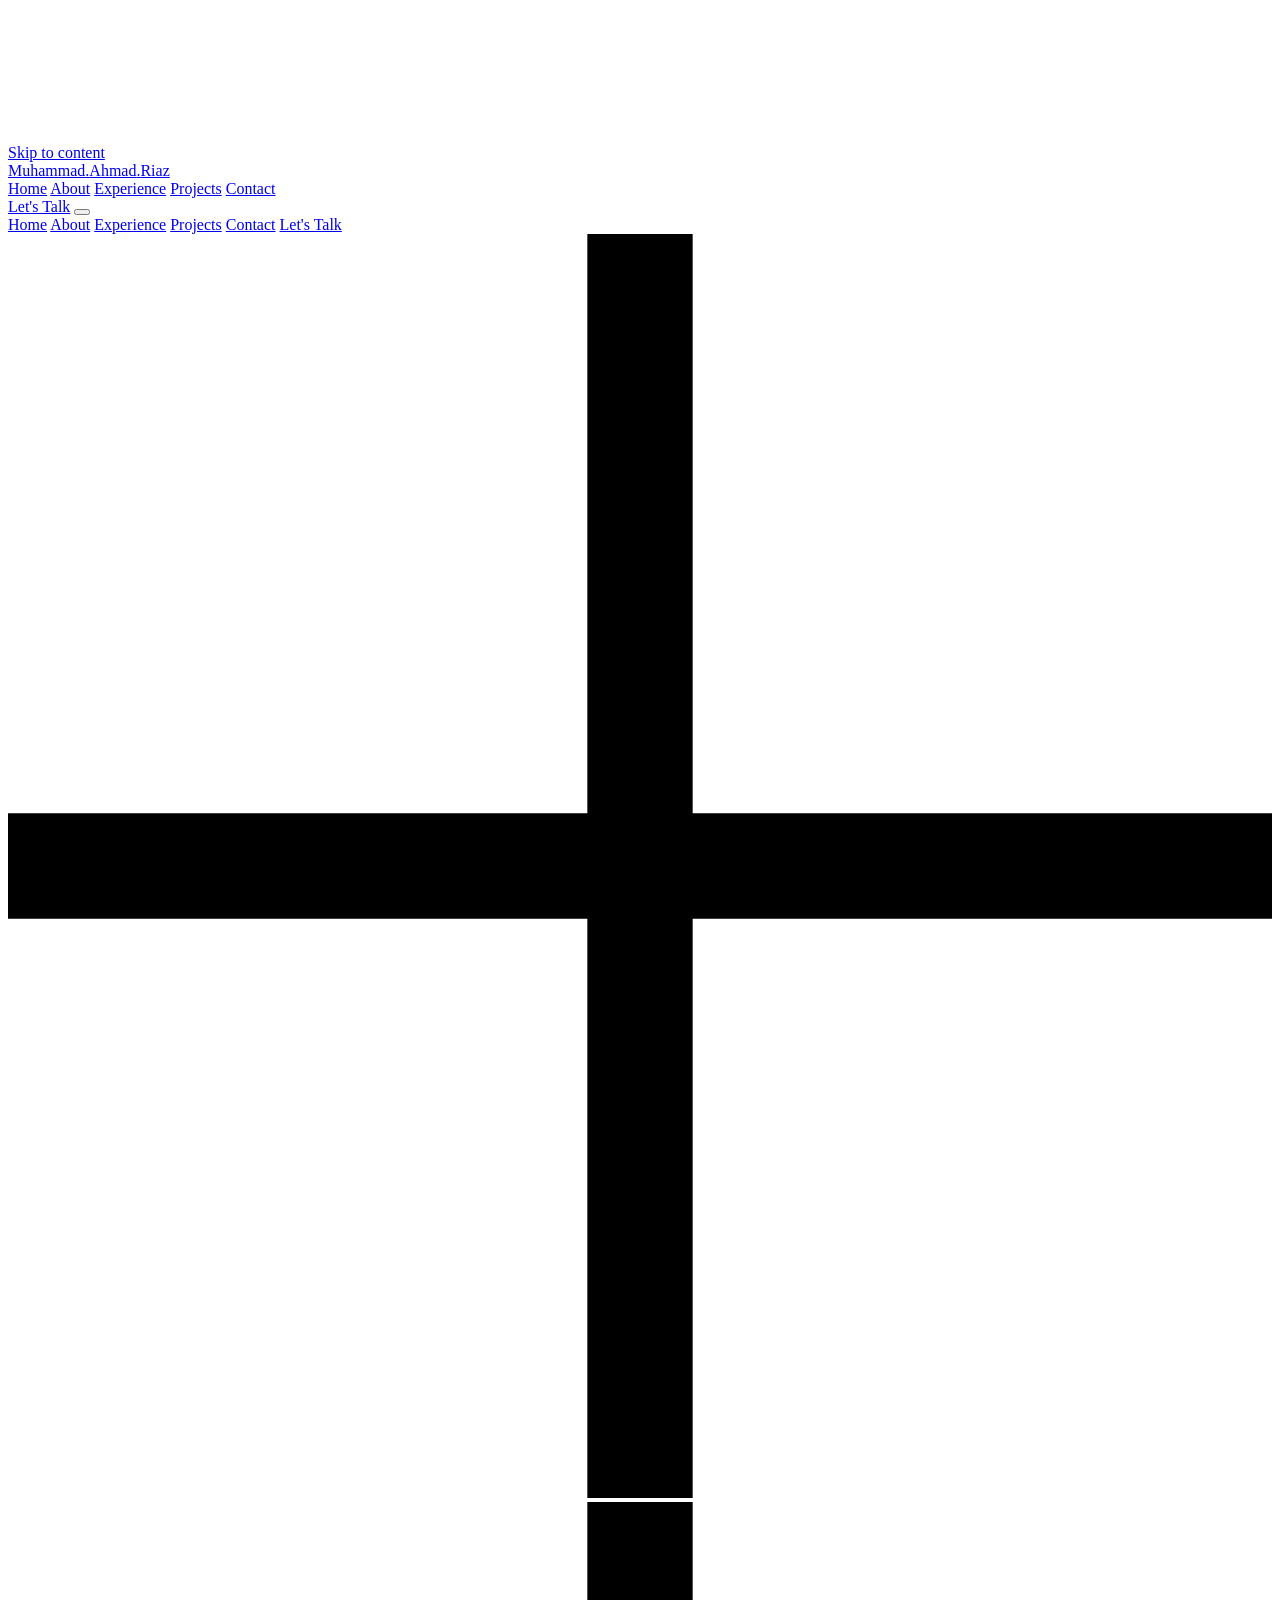
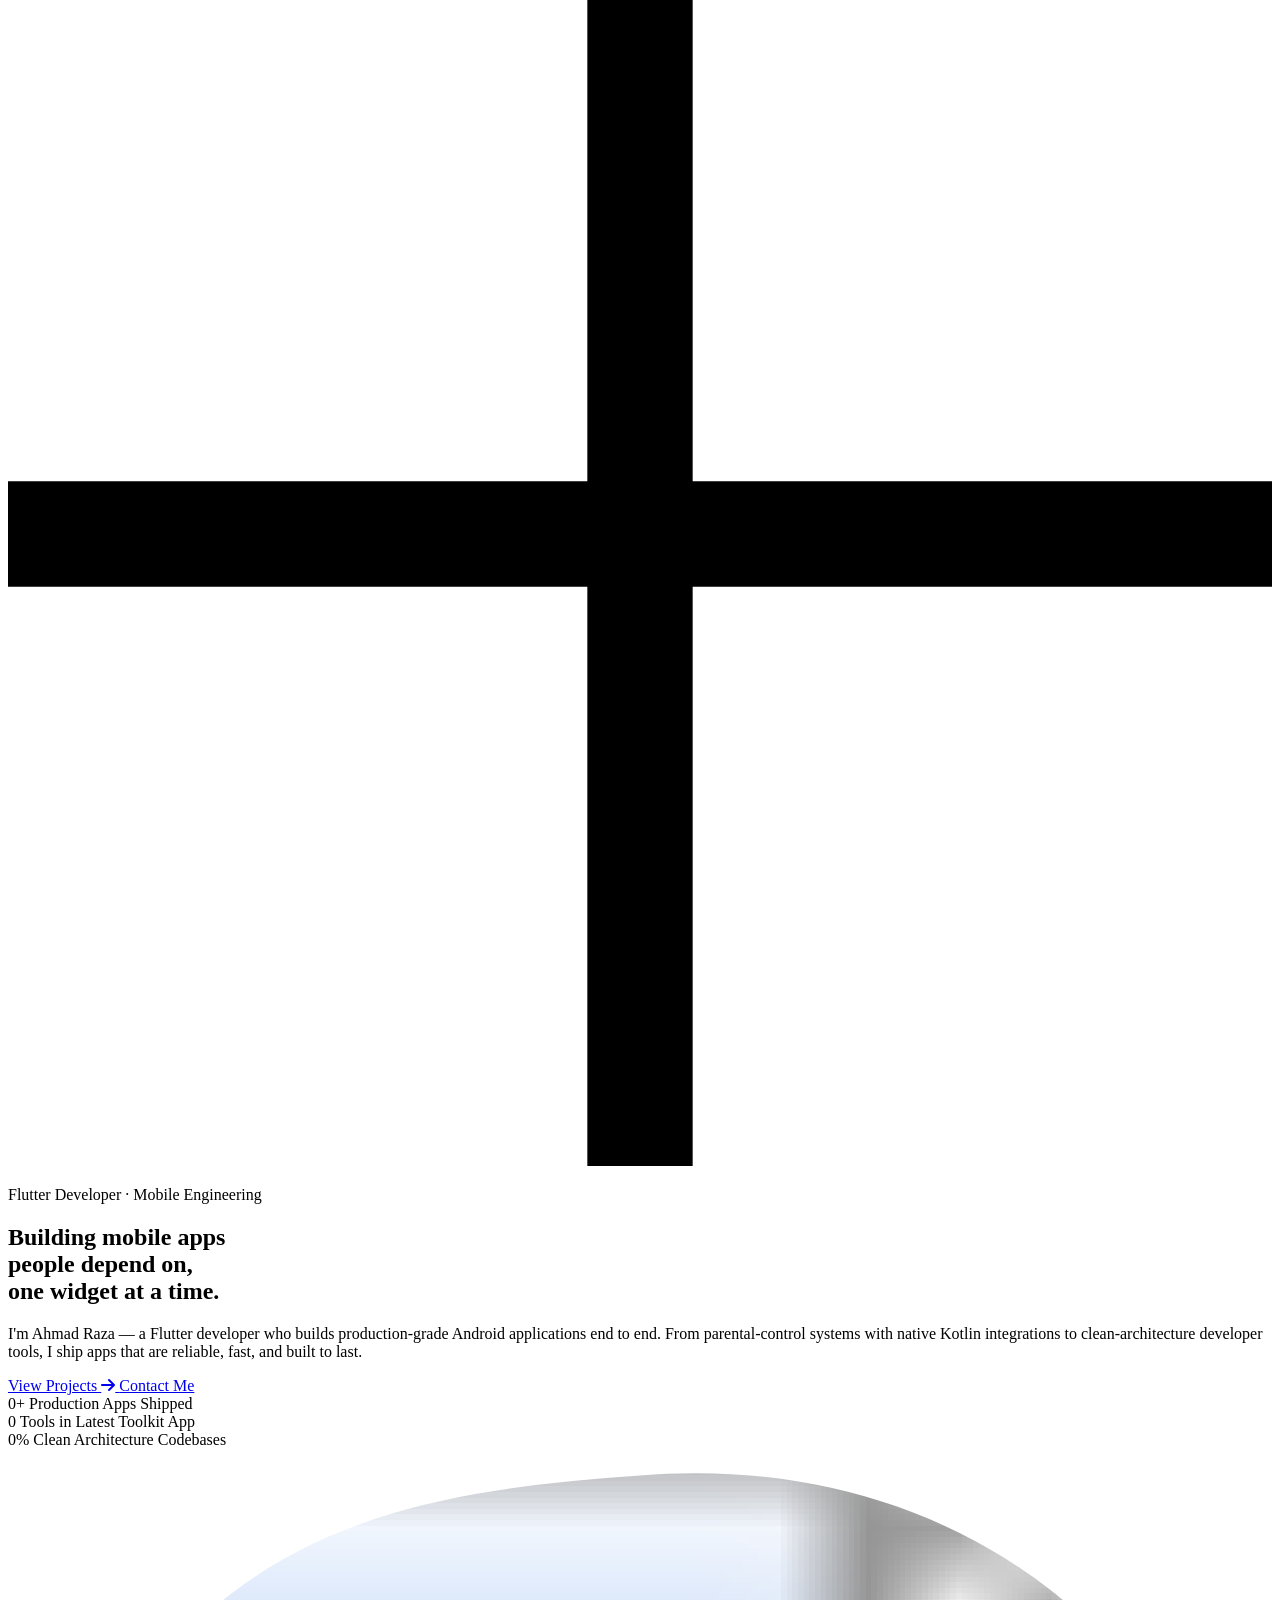
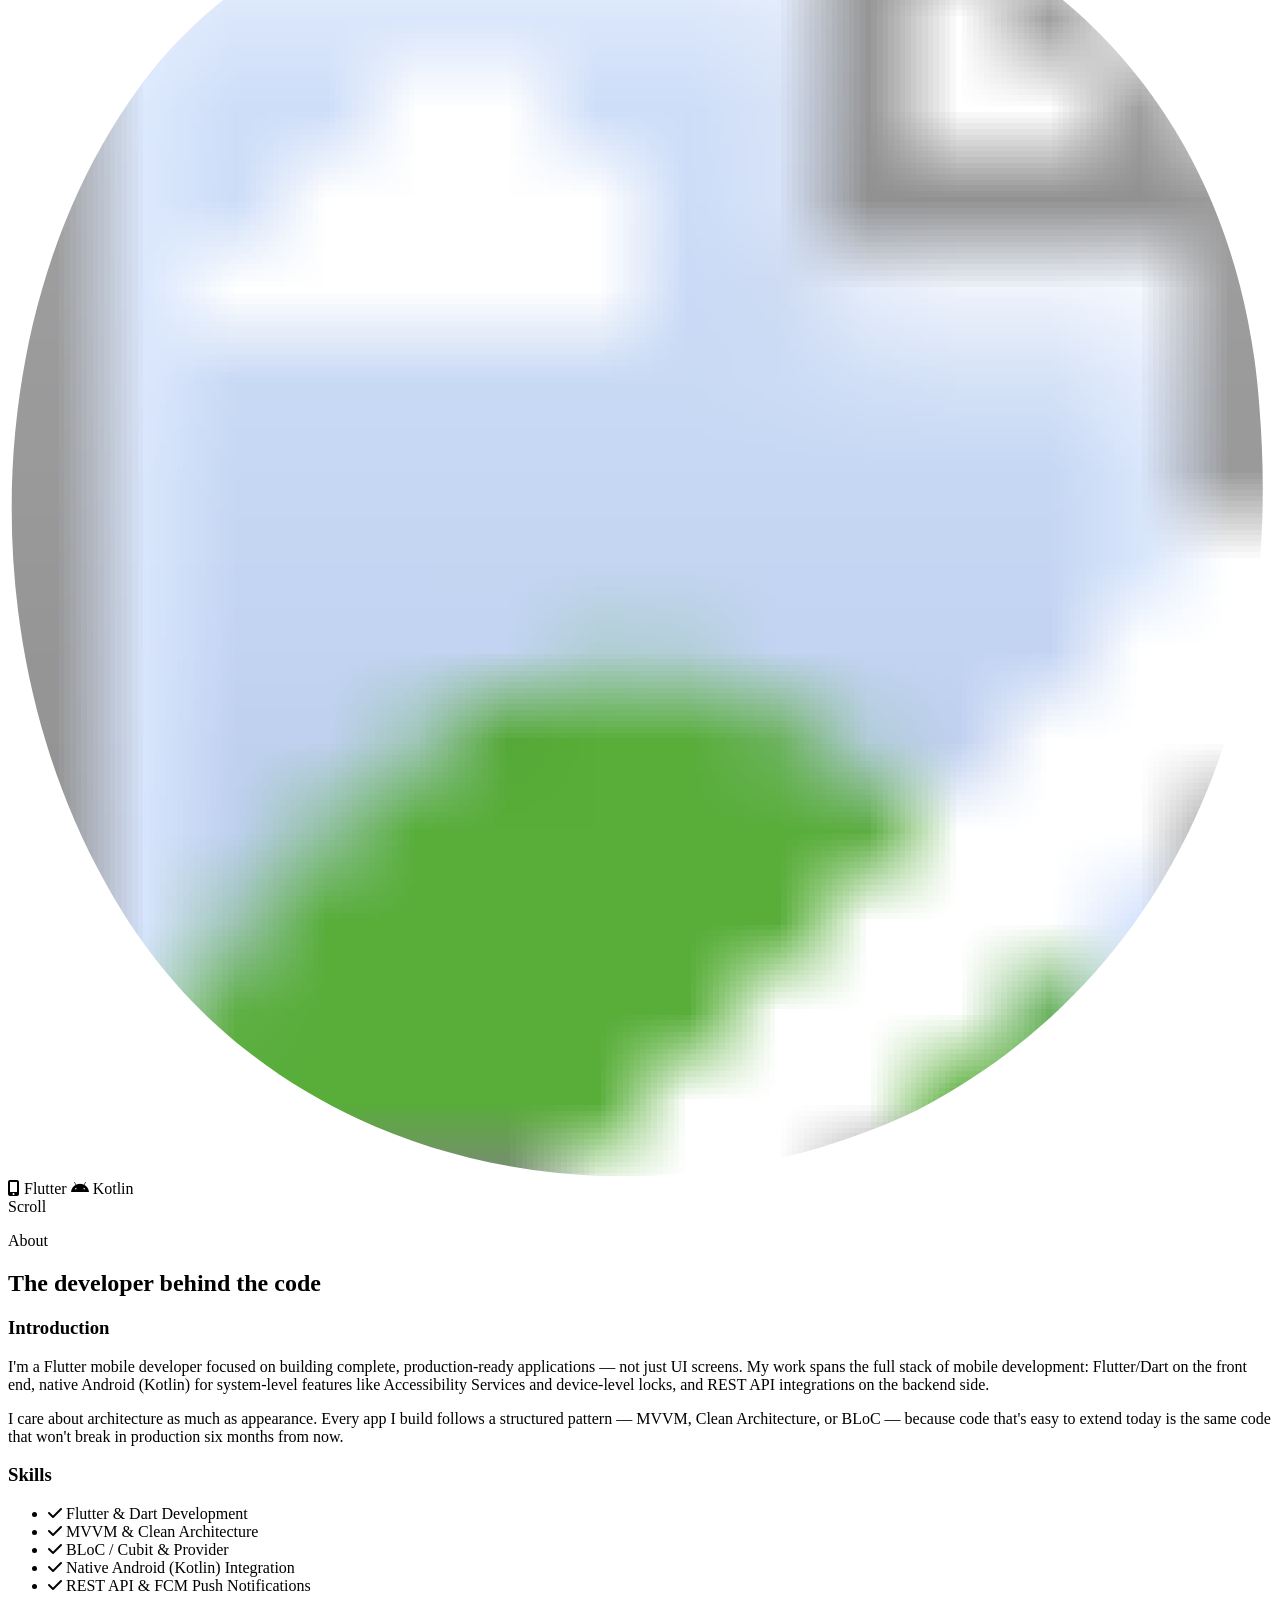
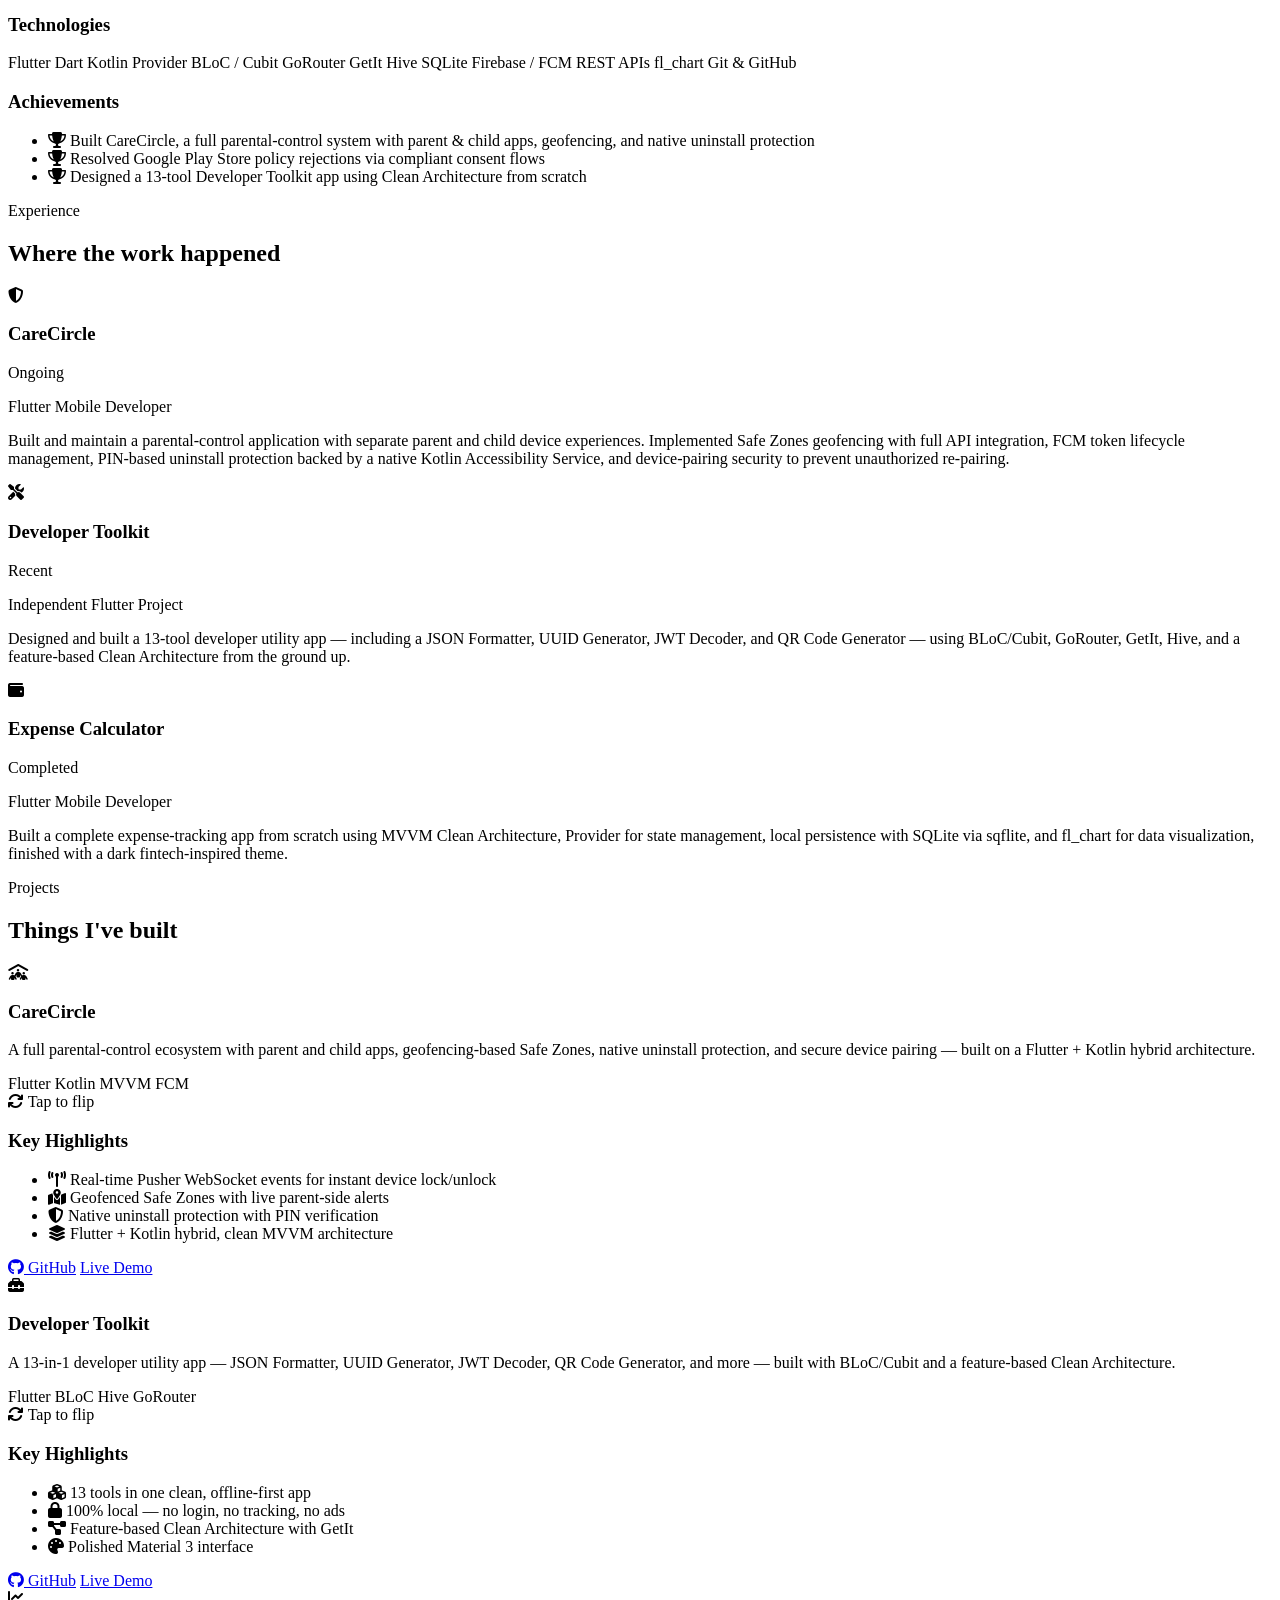
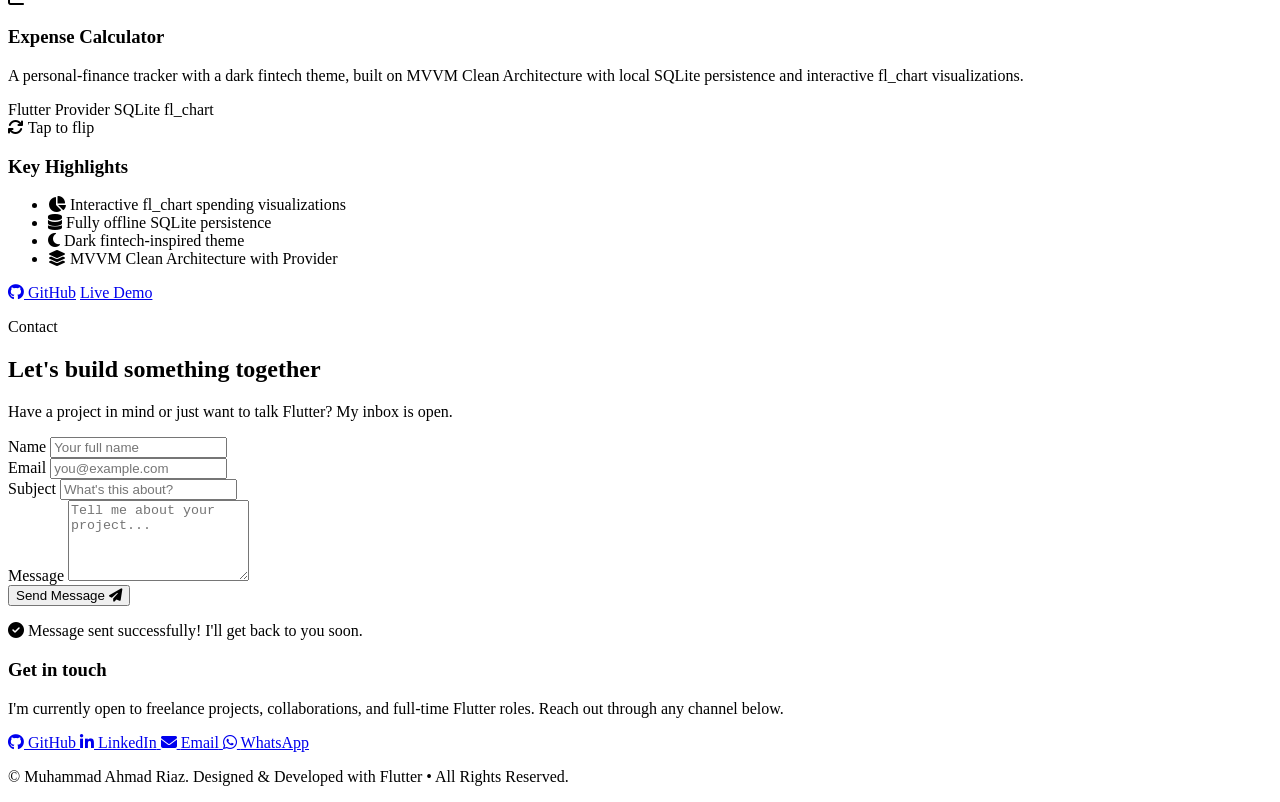
==== index.html @ 874846d2 "5 files html good" ====
<!DOCTYPE html>
<html lang="en">
<head>
<meta charset="UTF-8">
<meta name="viewport" content="width=device-width, initial-scale=1.0">
<title>Ahmad Raza — Flutter & Mobile App Developer</title>
<meta name="description" content="Ahmad Raza is a Flutter developer specializing in mobile applications — building production apps like CareCircle, Expense Calculator, and developer tooling.">

<!-- Favicon -->
<link rel="icon" href="data:,">

<!-- Fonts -->
<link rel="preconnect" href="https://fonts.googleapis.com">
<link rel="preconnect" href="https://fonts.gstatic.com" crossorigin>
<link href="https://fonts.googleapis.com/css2?family=Poppins:wght@300;400;500;600;700;800&family=JetBrains+Mono:wght@400;500&display=swap" rel="stylesheet">

<!-- Icons -->
<link rel="stylesheet" href="https://cdnjs.cloudflare.com/ajax/libs/font-awesome/6.5.1/css/all.min.css">

<link rel="stylesheet" href="css/style.css">
</head>
<body>

<!-- Skip link for accessibility -->
<a href="#home" class="skip-link">Skip to content</a>

<!-- Bubble canvas background -->
<canvas id="bubble-canvas" aria-hidden="true"></canvas>

<!-- ===================== NAVBAR ===================== -->
<header class="navbar" id="navbar">
  <div class="navbar-inner">
    <a href="#home" class="logo">Muhammad<span class="logo-dot">.</span>Ahmad<span class="logo-dot">.</span>Riaz</a>

    <nav class="nav-links" id="nav-links">
      <a href="#home" class="nav-link active" data-section="home">Home</a>
      <a href="#about" class="nav-link" data-section="about">About</a>
      <a href="#experience" class="nav-link" data-section="experience">Experience</a>
      <a href="#projects" class="nav-link" data-section="projects">Projects</a>
      <a href="#contact" class="nav-link" data-section="contact">Contact</a>
    </nav>

    <a href="#contact" class="btn btn-primary btn-small nav-cta">Let's Talk</a>

    <button class="hamburger" id="hamburger" aria-label="Toggle menu" aria-expanded="false" aria-controls="mobile-menu">
      <span></span><span></span><span></span>
    </button>
  </div>

  <!-- Mobile menu -->
  <nav class="mobile-menu" id="mobile-menu">
    <a href="#home" class="mobile-link" data-section="home">Home</a>
    <a href="#about" class="mobile-link" data-section="about">About</a>
    <a href="#experience" class="mobile-link" data-section="experience">Experience</a>
    <a href="#projects" class="mobile-link" data-section="projects">Projects</a>
    <a href="#contact" class="mobile-link" data-section="contact">Contact</a>
    <a href="#contact" class="btn btn-primary mobile-cta">Let's Talk</a>
  </nav>
</header>

<main>

  <!-- ===================== HERO ===================== -->
  <section class="hero" id="home">
    <!-- decorative floating shapes -->
    <div class="hero-deco" aria-hidden="true">
      <span class="deco-dot dot-1"></span>
      <span class="deco-dot dot-2"></span>
      <span class="deco-dot dot-3"></span>
      <span class="deco-ring ring-1"></span>
      <span class="deco-ring ring-2"></span>
      <svg class="deco-plus plus-1" viewBox="0 0 24 24"><path d="M11 0h2v24h-2z M0 11h24v2H0z"/></svg>
      <svg class="deco-plus plus-2" viewBox="0 0 24 24"><path d="M11 0h2v24h-2z M0 11h24v2H0z"/></svg>
    </div>

    <div class="container hero-grid">
      <div class="hero-inner">
        <p class="eyebrow reveal" data-anim="1">Flutter Developer · Mobile Engineering</p>
        <h1 class="hero-title reveal" data-anim="2">
          Building mobile apps<br>
          people <span class="text-accent">depend on</span>, <br>
          one widget at a time.
        </h1>
        <p class="hero-desc reveal" data-anim="3">
          I'm Ahmad Raza — a Flutter developer who builds production-grade Android
          applications end to end. From parental-control systems with native Kotlin integrations
          to clean-architecture developer tools, I ship apps that are reliable, fast, and built to last.
        </p>
        <div class="hero-actions reveal" data-anim="4">
          <a href="#projects" class="btn btn-primary btn-ripple">
            View Projects <i class="fa-solid fa-arrow-right"></i>
          </a>
          <a href="#contact" class="btn btn-outline btn-ripple">
            Contact Me
          </a>
        </div>

        <div class="hero-stats reveal" data-anim="5">
          <div class="stat">
            <span class="stat-num" data-count="3">0</span><span class="stat-suffix">+</span>
            <span class="stat-label">Production Apps Shipped</span>
          </div>
          <div class="stat-divider"></div>
          <div class="stat">
            <span class="stat-num" data-count="13">0</span>
            <span class="stat-label">Tools in Latest Toolkit App</span>
          </div>
          <div class="stat-divider"></div>
          <div class="stat">
            <span class="stat-num" data-count="100">0</span><span class="stat-suffix">%</span>
            <span class="stat-label">Clean Architecture Codebases</span>
          </div>
        </div>
      </div>

      <div class="hero-visual reveal" data-anim="3">
        <div class="blob-wrap" id="hero-blob">
          <div class="blob-tilt" id="blob-tilt">
            <svg class="blob-shape" viewBox="0 0 400 420" xmlns="http://www.w3.org/2000/svg">
              <defs>
                <clipPath id="blobClip" clipPathUnits="objectBoundingBox">
                  <path d="M0.5,0.02 C0.75,0.0 0.97,0.15 0.99,0.42 C1.01,0.65 0.92,0.85 0.72,0.95 C0.5,1.05 0.22,1.0 0.09,0.8 C-0.04,0.6 -0.02,0.32 0.12,0.16 C0.22,0.05 0.35,0.03 0.5,0.02 Z"/>
                </clipPath>
              </defs>
              <image href="assets/ahmad.jpg" width="400" height="420"
                     preserveAspectRatio="xMidYMid slice" clip-path="url(#blobClip)"/>
              <path class="blob-outline" d="M0.5,0.02 C0.75,0.0 0.97,0.15 0.99,0.42 C1.01,0.65 0.92,0.85 0.72,0.95 C0.5,1.05 0.22,1.0 0.09,0.8 C-0.04,0.6 -0.02,0.32 0.12,0.16 C0.22,0.05 0.35,0.03 0.5,0.02 Z"
                    transform="scale(400,420)" fill="none"/>
            </svg>
          </div>

          <span class="blob-badge badge-1"><i class="fa-solid fa-mobile-screen-button"></i> Flutter</span>
          <span class="blob-badge badge-2"><i class="fa-brands fa-android"></i> Kotlin</span>
          <span class="blob-glow"></span>
        </div>
      </div>
    </div>

    <div class="scroll-indicator" aria-hidden="true">
      <span>Scroll</span>
      <div class="scroll-line"></div>
    </div>
  </section>

  <!-- ===================== ABOUT ===================== -->
  <section class="section" id="about">
    <div class="container">
      <p class="section-eyebrow reveal">About</p>
      <h2 class="section-title reveal scroll-zoom">The developer behind the code</h2>

      <div class="about-grid">
        <div class="about-card reveal reveal-scale">
          <h3 class="card-heading"><span class="heading-bar"></span>Introduction</h3>
          <p>
            I'm a Flutter mobile developer focused on building complete, production-ready
            applications — not just UI screens. My work spans the full stack of mobile
            development: Flutter/Dart on the front end, native Android (Kotlin) for
            system-level features like Accessibility Services and device-level locks, and
            REST API integrations on the backend side.
          </p>
          <p>
            I care about architecture as much as appearance. Every app I build follows a
            structured pattern — MVVM, Clean Architecture, or BLoC — because code that's easy
            to extend today is the same code that won't break in production six months from now.
          </p>
        </div>

        <div class="about-side">
          <div class="about-card small reveal reveal-scale">
            <h3 class="card-heading"><span class="heading-bar"></span>Skills</h3>
            <ul class="skill-list">
              <li><i class="fa-solid fa-check"></i> Flutter &amp; Dart Development</li>
              <li><i class="fa-solid fa-check"></i> MVVM &amp; Clean Architecture</li>
              <li><i class="fa-solid fa-check"></i> BLoC / Cubit &amp; Provider</li>
              <li><i class="fa-solid fa-check"></i> Native Android (Kotlin) Integration</li>
              <li><i class="fa-solid fa-check"></i> REST API &amp; FCM Push Notifications</li>
            </ul>
          </div>
        </div>
      </div>

      <div class="about-grid about-grid-bottom">
        <div class="about-card reveal reveal-scale">
          <h3 class="card-heading"><span class="heading-bar"></span>Technologies</h3>
          <div class="tech-tags">
            <span class="tag">Flutter</span>
            <span class="tag">Dart</span>
            <span class="tag">Kotlin</span>
            <span class="tag">Provider</span>
            <span class="tag">BLoC / Cubit</span>
            <span class="tag">GoRouter</span>
            <span class="tag">GetIt</span>
            <span class="tag">Hive</span>
            <span class="tag">SQLite</span>
            <span class="tag">Firebase / FCM</span>
            <span class="tag">REST APIs</span>
            <span class="tag">fl_chart</span>
            <span class="tag">Git &amp; GitHub</span>
          </div>
        </div>

        <div class="about-card reveal reveal-scale">
          <h3 class="card-heading"><span class="heading-bar"></span>Achievements</h3>
          <ul class="achievement-list">
            <li><i class="fa-solid fa-trophy"></i> Built CareCircle, a full parental-control system with parent &amp; child apps, geofencing, and native uninstall protection</li>
            <li><i class="fa-solid fa-trophy"></i> Resolved Google Play Store policy rejections via compliant consent flows</li>
            <li><i class="fa-solid fa-trophy"></i> Designed a 13-tool Developer Toolkit app using Clean Architecture from scratch</li>
          </ul>
        </div>
      </div>
    </div>
  </section>

  <!-- ===================== EXPERIENCE ===================== -->
  <section class="section section-alt" id="experience">
    <div class="container">
      <p class="section-eyebrow reveal">Experience</p>
      <h2 class="section-title reveal scroll-zoom">Where the work happened</h2>

      <div class="timeline">

        <div class="timeline-item reveal reveal-left">
          <div class="timeline-dot"><i class="fa-solid fa-shield-halved"></i></div>
          <div class="timeline-card">
            <div class="timeline-card-head">
              <h3>CareCircle</h3>
              <span class="timeline-duration">Ongoing</span>
            </div>
            <p class="timeline-role">Flutter Mobile Developer</p>
            <p class="timeline-desc">
              Built and maintain a parental-control application with separate parent and
              child device experiences. Implemented Safe Zones geofencing with full API
              integration, FCM token lifecycle management, PIN-based uninstall protection
              backed by a native Kotlin Accessibility Service, and device-pairing security
              to prevent unauthorized re-pairing.
            </p>
          </div>
        </div>

        <div class="timeline-item reveal reveal-right">
          <div class="timeline-dot"><i class="fa-solid fa-screwdriver-wrench"></i></div>
          <div class="timeline-card">
            <div class="timeline-card-head">
              <h3>Developer Toolkit</h3>
              <span class="timeline-duration">Recent</span>
            </div>
            <p class="timeline-role">Independent Flutter Project</p>
            <p class="timeline-desc">
              Designed and built a 13-tool developer utility app — including a JSON Formatter,
              UUID Generator, JWT Decoder, and QR Code Generator — using BLoC/Cubit,
              GoRouter, GetIt, Hive, and a feature-based Clean Architecture from the ground up.
            </p>
          </div>
        </div>

        <div class="timeline-item reveal reveal-left">
          <div class="timeline-dot"><i class="fa-solid fa-wallet"></i></div>
          <div class="timeline-card">
            <div class="timeline-card-head">
              <h3>Expense Calculator</h3>
              <span class="timeline-duration">Completed</span>
            </div>
            <p class="timeline-role">Flutter Mobile Developer</p>
            <p class="timeline-desc">
              Built a complete expense-tracking app from scratch using MVVM Clean Architecture,
              Provider for state management, local persistence with SQLite via sqflite, and
              fl_chart for data visualization, finished with a dark fintech-inspired theme.
            </p>
          </div>
        </div>

      </div>
    </div>
  </section>

  <!-- ===================== PROJECTS ===================== -->
  <section class="section" id="projects">
    <div class="container">
      <p class="section-eyebrow reveal">Projects</p>
      <h2 class="section-title reveal scroll-zoom">Things I've built</h2>

      <div class="projects-grid">

        <article class="project-card reveal reveal-scale">
          <div class="card-flip" tabindex="0" role="button" aria-label="Flip CareCircle card for more details">
            <div class="card-face card-face-front">
              <div class="project-image">
                <i class="fa-solid fa-people-roof"></i>
              </div>
              <div class="project-body">
                <h3>CareCircle</h3>
                <p>
                  A full parental-control ecosystem with parent and child apps, geofencing-based
                  Safe Zones, native uninstall protection, and secure device pairing — built on a
                  Flutter + Kotlin hybrid architecture.
                </p>
                <div class="tech-tags small">
                  <span class="tag">Flutter</span>
                  <span class="tag">Kotlin</span>
                  <span class="tag">MVVM</span>
                  <span class="tag">FCM</span>
                </div>
                <span class="flip-hint"><i class="fa-solid fa-arrows-rotate"></i> Tap to flip</span>
              </div>
            </div>
            <div class="card-face card-face-back">
              <div class="project-body back-body">
                <h3>Key Highlights</h3>
                <ul class="highlight-list">
                  <li><i class="fa-solid fa-tower-broadcast"></i> Real-time Pusher WebSocket events for instant device lock/unlock</li>
                  <li><i class="fa-solid fa-map-location-dot"></i> Geofenced Safe Zones with live parent-side alerts</li>
                  <li><i class="fa-solid fa-shield-halved"></i> Native uninstall protection with PIN verification</li>
                  <li><i class="fa-solid fa-layer-group"></i> Flutter + Kotlin hybrid, clean MVVM architecture</li>
                </ul>
                <div class="project-actions">
                  <a href="#" class="btn btn-outline btn-small"><i class="fa-brands fa-github"></i> GitHub</a>
                  <a href="#" class="btn btn-primary btn-small">Live Demo</a>
                </div>
              </div>
            </div>
          </div>
        </article>

        <article class="project-card reveal reveal-scale">
          <div class="card-flip" tabindex="0" role="button" aria-label="Flip Developer Toolkit card for more details">
            <div class="card-face card-face-front">
              <div class="project-image">
                <i class="fa-solid fa-toolbox"></i>
              </div>
              <div class="project-body">
                <h3>Developer Toolkit</h3>
                <p>
                  A 13-in-1 developer utility app — JSON Formatter, UUID Generator, JWT Decoder,
                  QR Code Generator, and more — built with BLoC/Cubit and a feature-based Clean
                  Architecture.
                </p>
                <div class="tech-tags small">
                  <span class="tag">Flutter</span>
                  <span class="tag">BLoC</span>
                  <span class="tag">Hive</span>
                  <span class="tag">GoRouter</span>
                </div>
                <span class="flip-hint"><i class="fa-solid fa-arrows-rotate"></i> Tap to flip</span>
              </div>
            </div>
            <div class="card-face card-face-back">
              <div class="project-body back-body">
                <h3>Key Highlights</h3>
                <ul class="highlight-list">
                  <li><i class="fa-solid fa-cubes"></i> 13 tools in one clean, offline-first app</li>
                  <li><i class="fa-solid fa-lock"></i> 100% local — no login, no tracking, no ads</li>
                  <li><i class="fa-solid fa-diagram-project"></i> Feature-based Clean Architecture with GetIt</li>
                  <li><i class="fa-solid fa-palette"></i> Polished Material 3 interface</li>
                </ul>
                <div class="project-actions">
                  <a href="#" class="btn btn-outline btn-small"><i class="fa-brands fa-github"></i> GitHub</a>
                  <a href="#" class="btn btn-primary btn-small">Live Demo</a>
                </div>
              </div>
            </div>
          </div>
        </article>

        <article class="project-card reveal reveal-scale">
          <div class="card-flip" tabindex="0" role="button" aria-label="Flip Expense Calculator card for more details">
            <div class="card-face card-face-front">
              <div class="project-image">
                <i class="fa-solid fa-chart-line"></i>
              </div>
              <div class="project-body">
                <h3>Expense Calculator</h3>
                <p>
                  A personal-finance tracker with a dark fintech theme, built on MVVM Clean
                  Architecture with local SQLite persistence and interactive fl_chart visualizations.
                </p>
                <div class="tech-tags small">
                  <span class="tag">Flutter</span>
                  <span class="tag">Provider</span>
                  <span class="tag">SQLite</span>
                  <span class="tag">fl_chart</span>
                </div>
                <span class="flip-hint"><i class="fa-solid fa-arrows-rotate"></i> Tap to flip</span>
              </div>
            </div>
            <div class="card-face card-face-back">
              <div class="project-body back-body">
                <h3>Key Highlights</h3>
                <ul class="highlight-list">
                  <li><i class="fa-solid fa-chart-pie"></i> Interactive fl_chart spending visualizations</li>
                  <li><i class="fa-solid fa-database"></i> Fully offline SQLite persistence</li>
                  <li><i class="fa-solid fa-moon"></i> Dark fintech-inspired theme</li>
                  <li><i class="fa-solid fa-layer-group"></i> MVVM Clean Architecture with Provider</li>
                </ul>
                <div class="project-actions">
                  <a href="#" class="btn btn-outline btn-small"><i class="fa-brands fa-github"></i> GitHub</a>
                  <a href="#" class="btn btn-primary btn-small">Live Demo</a>
                </div>
              </div>
            </div>
          </div>
        </article>

      </div>
    </div>
  </section>

  <!-- ===================== CONTACT ===================== -->
  <section class="section section-alt" id="contact">
    <div class="container">
      <p class="section-eyebrow reveal">Contact</p>
      <h2 class="section-title reveal scroll-zoom">Let's build something together</h2>
      <p class="section-sub reveal">Have a project in mind or just want to talk Flutter? My inbox is open.</p>

      <div class="contact-grid">

        <form class="contact-form reveal" id="contact-form" novalidate>
          <div class="form-row">
            <div class="form-group">
              <label for="name">Name</label>
              <input type="text" id="name" name="name" placeholder="Your full name" required>
              <span class="error-msg" id="name-error"></span>
            </div>
            <div class="form-group">
              <label for="email">Email</label>
              <input type="email" id="email" name="email" placeholder="you@example.com" required>
              <span class="error-msg" id="email-error"></span>
            </div>
          </div>

          <div class="form-group">
            <label for="subject">Subject</label>
            <input type="text" id="subject" name="subject" placeholder="What's this about?" required>
            <span class="error-msg" id="subject-error"></span>
          </div>

          <div class="form-group">
            <label for="message">Message</label>
            <textarea id="message" name="message" rows="5" placeholder="Tell me about your project..." required></textarea>
            <span class="error-msg" id="message-error"></span>
          </div>

          <button type="submit" class="btn btn-primary btn-ripple btn-full">
            Send Message <i class="fa-solid fa-paper-plane"></i>
          </button>

          <p class="form-success" id="form-success" role="status">
            <i class="fa-solid fa-circle-check"></i> Message sent successfully! I'll get back to you soon.
          </p>
        </form>

        <div class="contact-side reveal">
          <div class="contact-info-card">
            <h3 class="card-heading"><span class="heading-bar"></span>Get in touch</h3>
            <p>I'm currently open to freelance projects, collaborations, and full-time Flutter roles. Reach out through any channel below.</p>

            <div class="social-links">
              <a href="#" class="social-link" aria-label="GitHub">
                <i class="fa-brands fa-github"></i> <span>GitHub</span>
              </a>
              <a href="#" class="social-link" aria-label="LinkedIn">
                <i class="fa-brands fa-linkedin-in"></i> <span>LinkedIn</span>
              </a>
              <a href="mailto:ahmad@example.com" class="social-link" aria-label="Email">
                <i class="fa-solid fa-envelope"></i> <span>Email</span>
              </a>
              <a href="https://wa.me/000000000000" class="social-link" aria-label="WhatsApp">
                <i class="fa-brands fa-whatsapp"></i> <span>WhatsApp</span>
              </a>
            </div>
          </div>
        </div>

      </div>
    </div>
  </section>

</main>

<footer class="footer">
  <div class="container footer-inner">
    <p>
      © <span id="year"></span> Muhammad Ahmad Riaz.
      Designed & Developed with Flutter • All Rights Reserved.
    </p>
  </div>
</footer>

<script src="js/main.js"></script>
<script src="js/bubbles.js"></script>
</body>
</html>
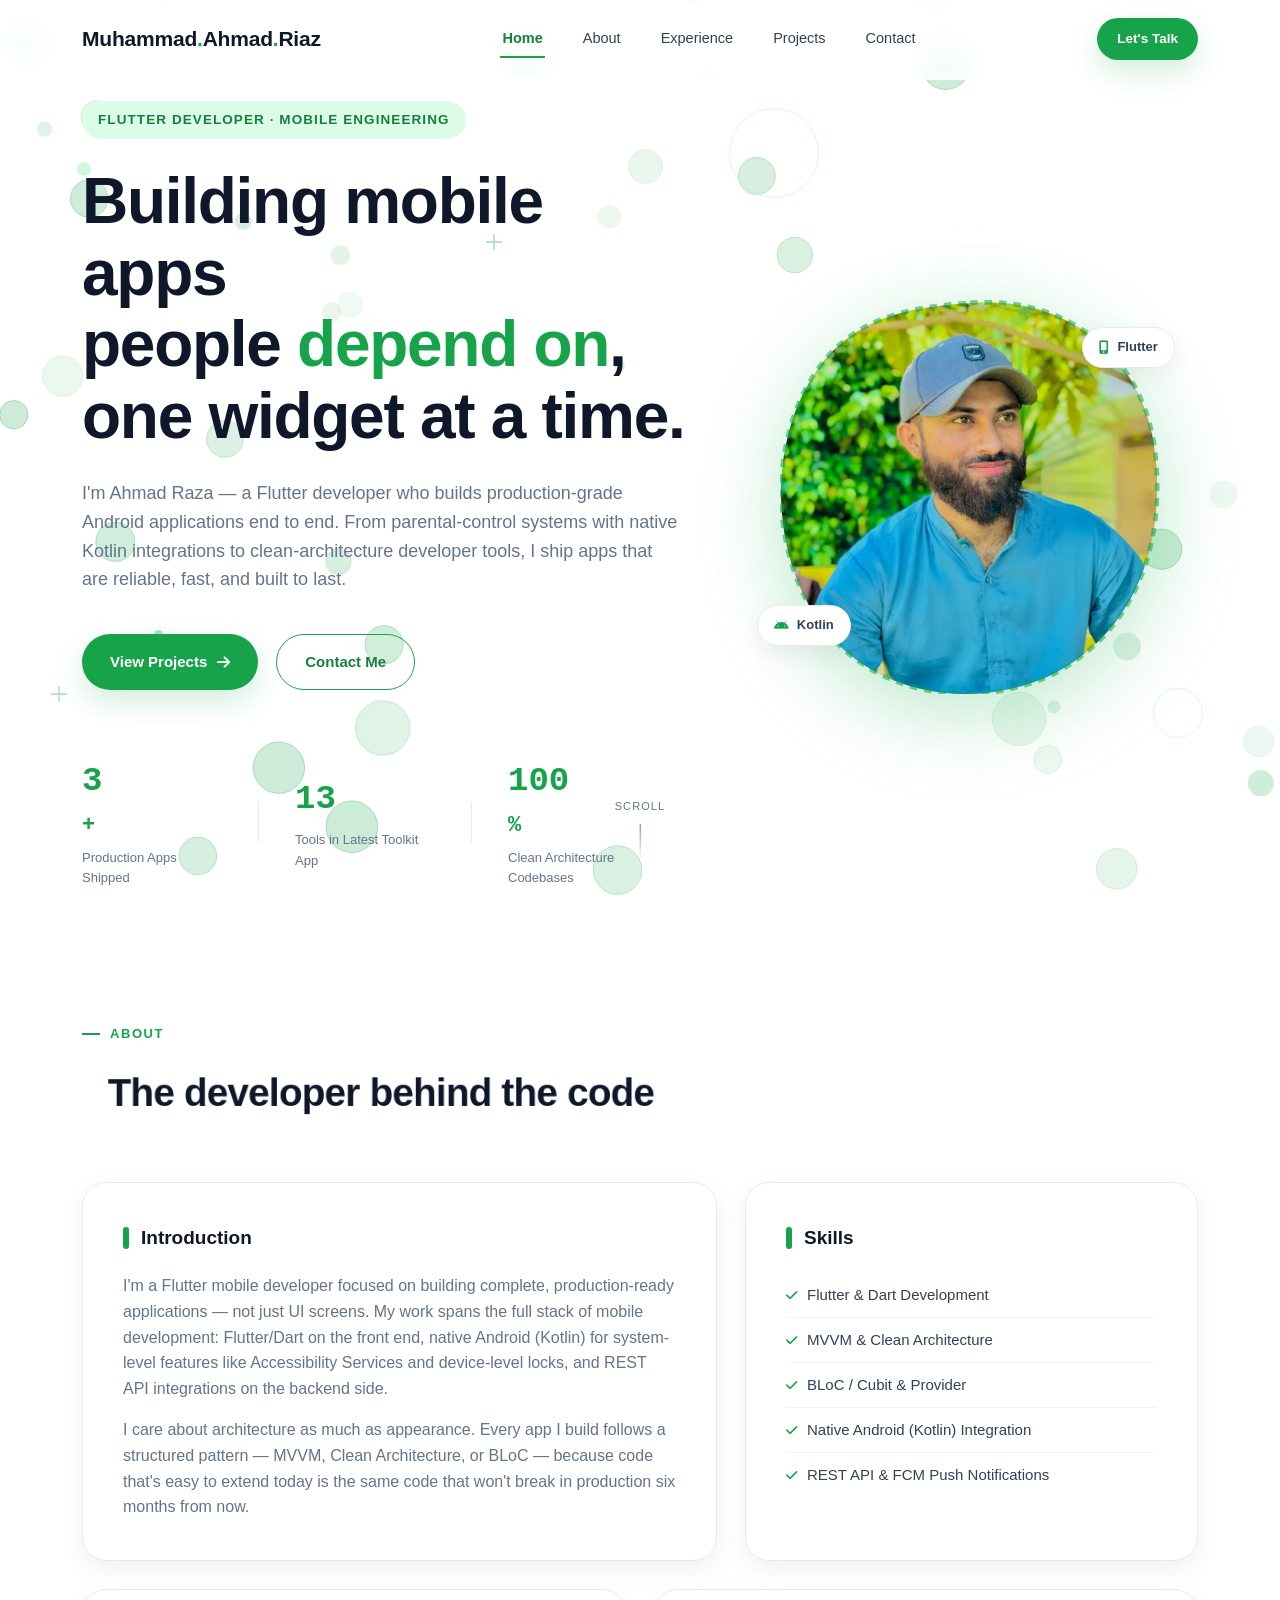
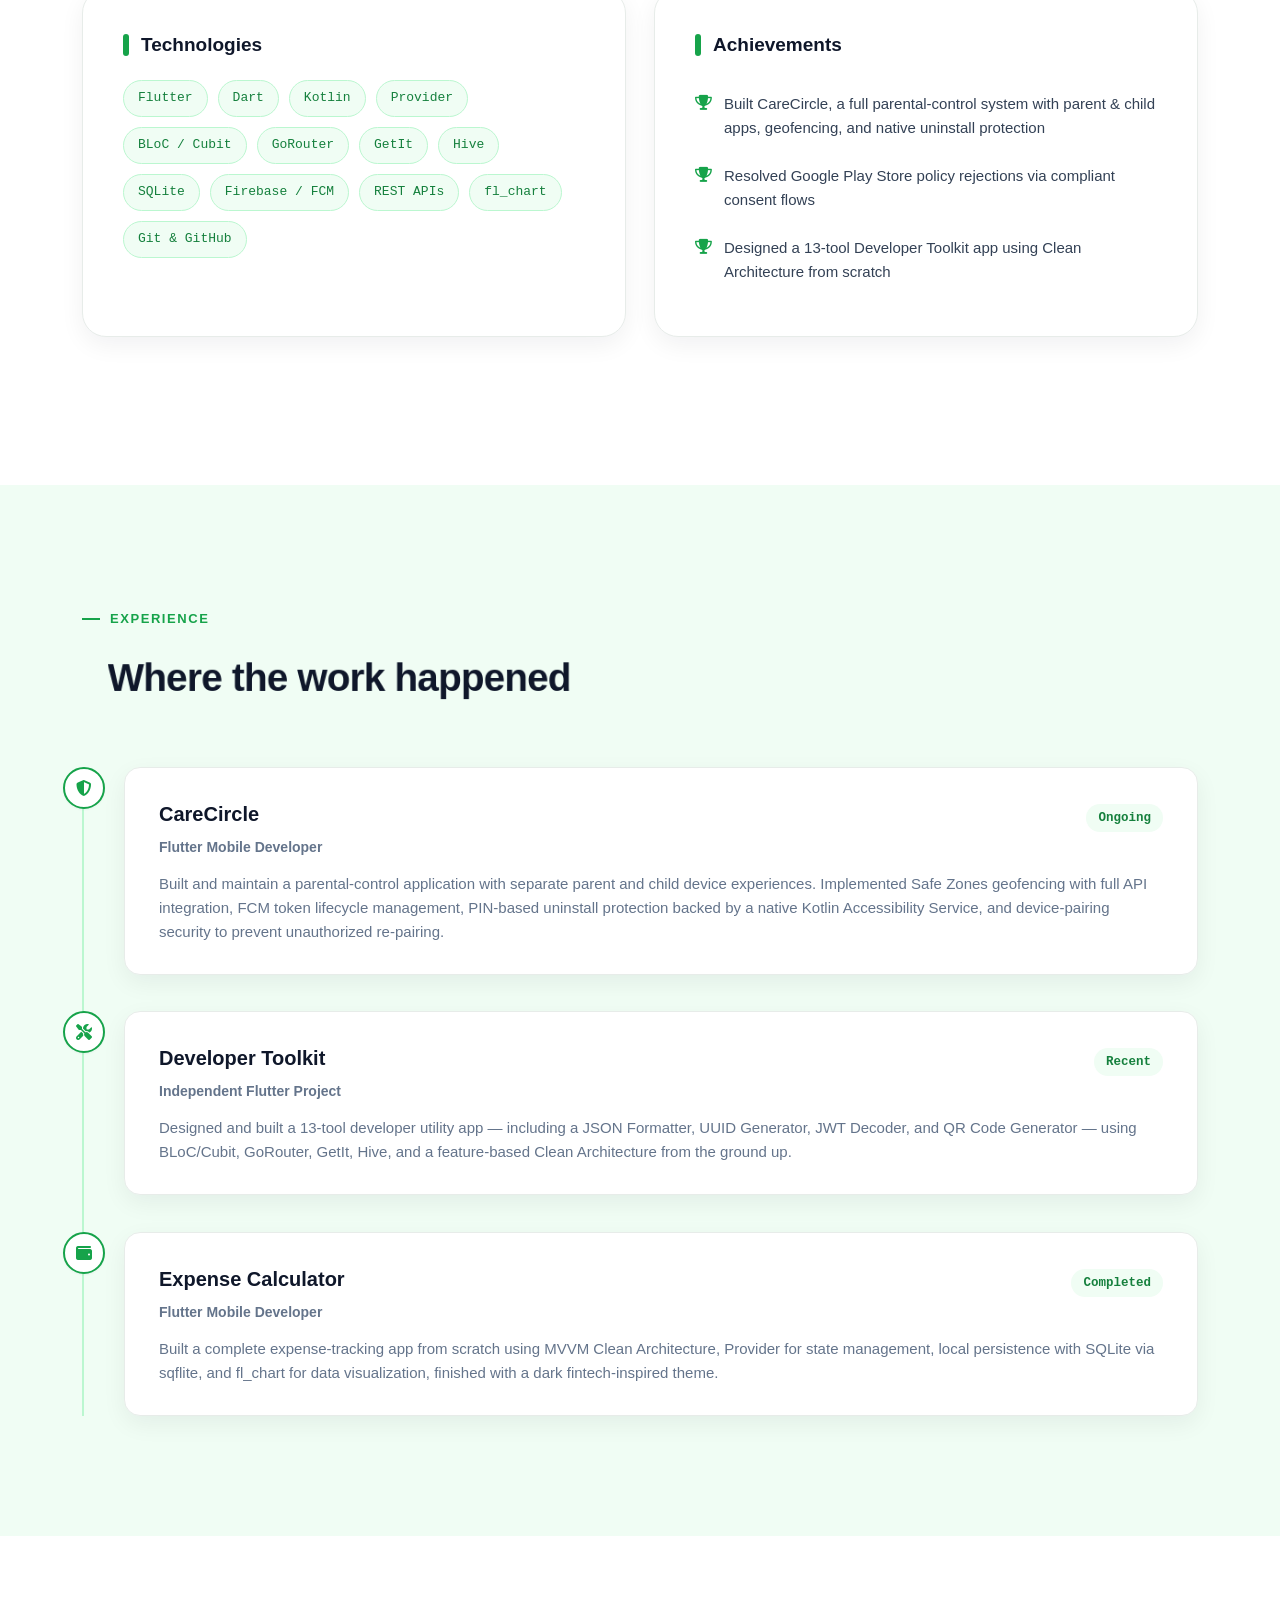
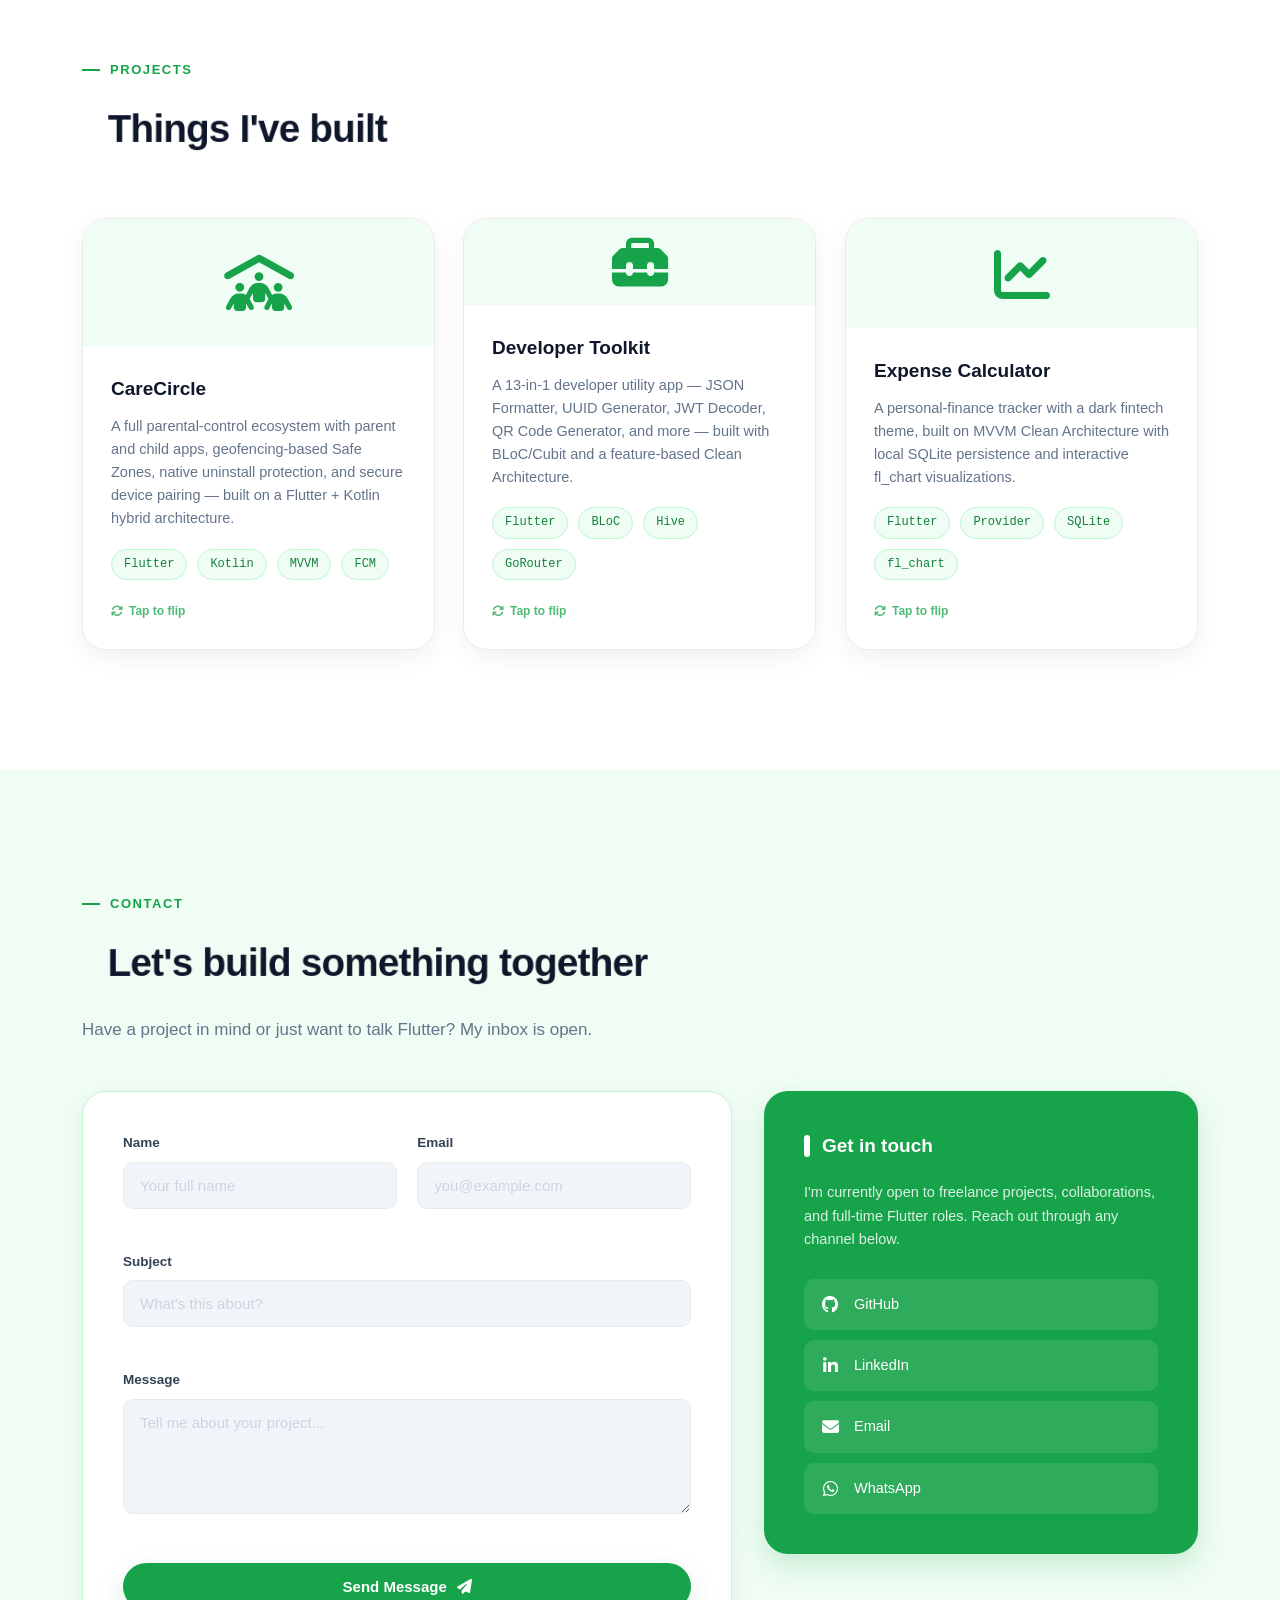
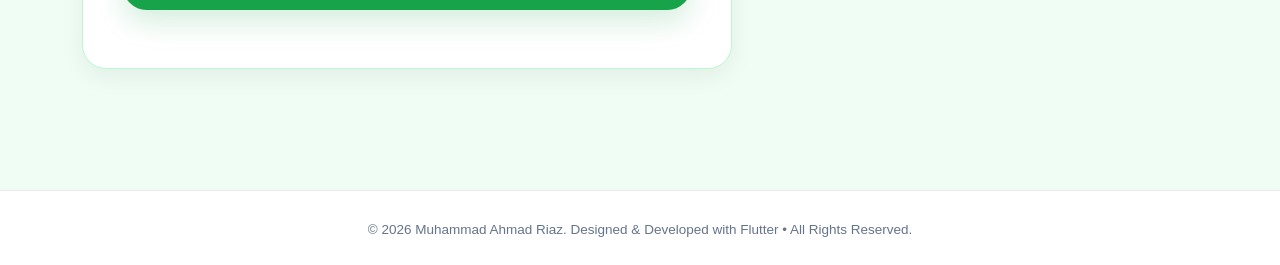
==== commit 7edac213: "Update index.html add new spcae" ====
--- a/index.html
+++ b/index.html
@@ -476,6 +476,7 @@
 
 </main>
 
+  
 <footer class="footer">
   <div class="container footer-inner">
     <p>
--- a/css/style.css
+++ b/css/style.css
@@ -0,0 +1,1171 @@
+/* ===================================================================
+   DESIGN TOKENS
+=================================================================== */
+:root{
+  --green-50:  #f0fdf4;
+  --green-100: #dcfce7;
+  --green-200: #bbf7d0;
+  --green-600: #16A34A;
+  --green-700: #15803d;
+  --green-900: #14532d;
+
+  --white: #FFFFFF;
+  --ink-900: #0f172a;
+  --ink-700: #334155;
+  --ink-500: #64748b;
+  --ink-300: #cbd5e1;
+  --ink-100: #f1f5f9;
+
+  --border: #e7ece9;
+  --shadow-sm: 0 1px 2px rgba(15, 23, 42, 0.04);
+  --shadow-md: 0 8px 24px rgba(15, 23, 42, 0.06);
+  --shadow-lg: 0 24px 48px rgba(15, 23, 42, 0.10);
+  --shadow-green: 0 12px 28px rgba(22, 163, 74, 0.18);
+
+  --radius-sm: 10px;
+  --radius-md: 16px;
+  --radius-lg: 24px;
+
+  --font-display: 'Poppins', sans-serif;
+  --font-mono: 'JetBrains Mono', monospace;
+
+  --ease: cubic-bezier(0.22, 1, 0.36, 1);
+  --container: 1180px;
+}
+
+/* ===================================================================
+   RESET
+=================================================================== */
+*, *::before, *::after{ box-sizing: border-box; }
+
+html{ scroll-behavior: smooth; }
+
+body{
+  margin: 0;
+  background: var(--white);
+  color: var(--ink-900);
+  font-family: var(--font-display);
+  font-weight: 400;
+  line-height: 1.6;
+  -webkit-font-smoothing: antialiased;
+  overflow-x: hidden;
+}
+
+img{ max-width: 100%; display: block; }
+ul{ margin: 0; padding: 0; list-style: none; }
+a{ text-decoration: none; color: inherit; }
+button{ font-family: inherit; cursor: pointer; }
+input, textarea{ font-family: inherit; }
+
+h1, h2, h3, h4{ margin: 0; font-weight: 700; }
+p{ margin: 0; }
+
+.skip-link{
+  position: absolute;
+  left: -999px;
+  top: 0;
+  background: var(--green-600);
+  color: var(--white);
+  padding: 10px 16px;
+  z-index: 999;
+}
+.skip-link:focus{ left: 10px; top: 10px; border-radius: 8px; }
+
+:focus-visible{
+  outline: 2px solid var(--green-600);
+  outline-offset: 3px;
+  border-radius: 4px;
+}
+
+@media (prefers-reduced-motion: reduce){
+  *{ animation-duration: 0.001ms !important; animation-iteration-count: 1 !important; transition-duration: 0.001ms !important; scroll-behavior: auto !important; }
+}
+
+/* ===================================================================
+   LAYOUT HELPERS
+=================================================================== */
+.container{
+  max-width: var(--container);
+  margin: 0 auto;
+  padding: 0 32px;
+}
+
+.section{ padding: 120px 0; position: relative; }
+.section-alt{ background: var(--green-50); }
+
+.text-accent{ color: var(--green-600); }
+
+.section-eyebrow{
+  display: inline-block;
+  font-size: 13px;
+  font-weight: 600;
+  letter-spacing: 0.12em;
+  text-transform: uppercase;
+  color: var(--green-600);
+  margin-bottom: 14px;
+  position: relative;
+  padding-left: 28px;
+}
+.section-eyebrow::before{
+  content: "";
+  position: absolute;
+  left: 0;
+  top: 50%;
+  transform: translateY(-50%);
+  width: 18px;
+  height: 2px;
+  background: var(--green-600);
+}
+
+.section-title{
+  font-size: clamp(28px, 4vw, 42px);
+  letter-spacing: -0.02em;
+  margin-bottom: 56px;
+  max-width: 640px;
+}
+
+.section-sub{
+  font-size: 17px;
+  color: var(--ink-500);
+  margin-top: -36px;
+  margin-bottom: 48px;
+  max-width: 520px;
+}
+
+/* ===================================================================
+   BUBBLE CANVAS
+=================================================================== */
+#bubble-canvas{
+  position: fixed;
+  inset: 0;
+  width: 100%;
+  height: 100%;
+  z-index: 0;
+  pointer-events: none;
+}
+
+/* ===================================================================
+   BUTTONS
+=================================================================== */
+.btn{
+  display: inline-flex;
+  align-items: center;
+  justify-content: center;
+  gap: 10px;
+  font-size: 15px;
+  font-weight: 600;
+  padding: 15px 28px;
+  border-radius: 100px;
+  border: none;
+  transition: transform 0.35s var(--ease), box-shadow 0.35s var(--ease), background 0.25s ease, color 0.25s ease;
+  position: relative;
+  overflow: hidden;
+  isolation: isolate;
+  white-space: nowrap;
+}
+
+.btn-primary{
+  background: var(--green-600);
+  color: var(--white);
+  box-shadow: var(--shadow-green);
+}
+.btn-primary:hover{
+  transform: translateY(-3px) scale(1.02);
+  box-shadow: 0 18px 34px rgba(22, 163, 74, 0.26);
+}
+.btn-primary:active{ transform: translateY(-1px) scale(0.99); }
+
+.btn-outline{
+  background: transparent;
+  color: var(--green-700);
+  border: 1.5px solid var(--green-600);
+}
+.btn-outline:hover{
+  background: var(--green-50);
+  transform: translateY(-3px) scale(1.02);
+}
+
+.btn-small{ padding: 10px 20px; font-size: 13.5px; }
+.btn-full{ width: 100%; }
+
+/* ripple */
+.btn-ripple .ripple{
+  position: absolute;
+  border-radius: 50%;
+  background: rgba(255,255,255,0.55);
+  transform: scale(0);
+  animation: ripple-anim 0.6s ease-out;
+  pointer-events: none;
+  z-index: -1;
+}
+.btn-outline.btn-ripple .ripple{ background: rgba(22,163,74,0.18); }
+
+@keyframes ripple-anim{
+  to{ transform: scale(3.2); opacity: 0; }
+}
+
+/* ===================================================================
+   NAVBAR
+=================================================================== */
+.navbar{
+  position: fixed;
+  top: 0; left: 0; right: 0;
+  z-index: 100;
+  background: rgba(255,255,255,0.82);
+  backdrop-filter: blur(14px) saturate(160%);
+  -webkit-backdrop-filter: blur(14px) saturate(160%);
+  border-bottom: 1px solid transparent;
+  transition: box-shadow 0.3s ease, border-color 0.3s ease;
+}
+.navbar.scrolled{
+  box-shadow: 0 1px 0 rgba(15,23,42,0.04), 0 12px 32px rgba(15,23,42,0.06);
+  border-bottom-color: var(--border);
+}
+
+.navbar-inner{
+  max-width: var(--container);
+  margin: 0 auto;
+  padding: 18px 32px;
+  display: flex;
+  align-items: center;
+  justify-content: space-between;
+}
+
+.logo{
+  font-size: 21px;
+  font-weight: 700;
+  letter-spacing: -0.01em;
+  color: var(--ink-900);
+}
+.logo-dot{ color: var(--green-600); }
+
+.nav-links{
+  display: flex;
+  gap: 36px;
+}
+
+.nav-link{
+  position: relative;
+  font-size: 14.5px;
+  font-weight: 500;
+  color: var(--ink-700);
+  padding: 6px 2px;
+  transition: color 0.25s ease;
+}
+.nav-link::after{
+  content: "";
+  position: absolute;
+  left: 0; bottom: -2px;
+  width: 100%;
+  height: 2px;
+  background: var(--green-600);
+  transform: scaleX(0);
+  transform-origin: left;
+  transition: transform 0.3s var(--ease);
+}
+.nav-link:hover{ color: var(--green-700); }
+.nav-link:hover::after{ transform: scaleX(1); }
+.nav-link.active{ color: var(--green-700); font-weight: 600; }
+.nav-link.active::after{ transform: scaleX(1); }
+
+.nav-cta{ display: inline-flex; }
+
+.hamburger{
+  display: none;
+  flex-direction: column;
+  justify-content: center;
+  gap: 5px;
+  width: 32px;
+  height: 32px;
+  background: none;
+  border: none;
+  padding: 0;
+}
+.hamburger span{
+  display: block;
+  width: 100%;
+  height: 2px;
+  background: var(--ink-900);
+  border-radius: 2px;
+  transition: transform 0.3s var(--ease), opacity 0.3s ease;
+}
+.hamburger.open span:nth-child(1){ transform: translateY(7px) rotate(45deg); }
+.hamburger.open span:nth-child(2){ opacity: 0; }
+.hamburger.open span:nth-child(3){ transform: translateY(-7px) rotate(-45deg); }
+
+.mobile-menu{
+  display: flex;
+  flex-direction: column;
+  gap: 4px;
+  max-height: 0;
+  overflow: hidden;
+  background: var(--white);
+  border-top: 1px solid transparent;
+  transition: max-height 0.4s var(--ease), border-color 0.4s ease;
+  padding: 0 24px;
+}
+.mobile-menu.open{
+  max-height: 420px;
+  border-top-color: var(--border);
+  padding: 16px 24px 24px;
+}
+.mobile-link{
+  padding: 12px 4px;
+  font-size: 16px;
+  font-weight: 500;
+  color: var(--ink-700);
+  border-bottom: 1px solid var(--ink-100);
+}
+.mobile-link.active{ color: var(--green-700); font-weight: 600; }
+.mobile-cta{ margin-top: 16px; justify-content: center; }
+
+/* ===================================================================
+   HERO
+=================================================================== */
+.hero{
+  position: relative;
+  min-height: 100vh;
+  display: flex;
+  align-items: center;
+  padding-top: 90px;
+  overflow: hidden;
+}
+
+.hero-grid{
+  position: relative;
+  z-index: 2;
+  display: grid;
+  grid-template-columns: 1.15fr 0.85fr;
+  gap: 40px;
+  align-items: center;
+}
+
+.hero-inner{ position: relative; max-width: 620px; }
+
+/* ---------- decorative floating shapes ---------- */
+.hero-deco{
+  position: absolute;
+  inset: 0;
+  z-index: 1;
+  pointer-events: none;
+}
+.deco-dot{
+  position: absolute;
+  border-radius: 50%;
+  background: var(--green-200);
+  opacity: 0.7;
+  animation: deco-float 7s ease-in-out infinite;
+}
+.dot-1{ width: 14px; height: 14px; top: 18%; left: 6%; animation-delay: 0s; }
+.dot-2{ width: 9px;  height: 9px;  top: 70%; left: 12%; background: var(--green-600); opacity: 0.35; animation-delay: 1.2s; }
+.dot-3{ width: 11px; height: 11px; top: 40%; left: 48%; animation-delay: 2.4s; }
+
+.deco-ring{
+  position: absolute;
+  border: 1.5px solid var(--green-200);
+  border-radius: 50%;
+  opacity: 0.6;
+  animation: deco-spin 26s linear infinite;
+}
+.ring-1{ width: 90px; height: 90px; top: 12%; right: 36%; }
+.ring-2{ width: 50px; height: 50px; bottom: 18%; right: 6%; animation-direction: reverse; }
+
+.deco-plus{
+  position: absolute;
+  width: 16px;
+  height: 16px;
+  fill: var(--green-600);
+  opacity: 0.4;
+  animation: deco-float 8s ease-in-out infinite;
+}
+.plus-1{ top: 26%; left: 38%; animation-delay: 0.6s; }
+.plus-2{ bottom: 22%; left: 4%; animation-delay: 2s; }
+
+@keyframes deco-float{
+  0%, 100%{ transform: translateY(0) translateX(0); }
+  50%{ transform: translateY(-18px) translateX(6px); }
+}
+@keyframes deco-spin{
+  from{ transform: rotate(0deg); }
+  to{ transform: rotate(360deg); }
+}
+
+/* ---------- hero image blob ---------- */
+.hero-visual{
+  position: relative;
+  display: flex;
+  justify-content: center;
+  align-items: center;
+}
+
+.blob-wrap{
+  position: relative;
+  width: 100%;
+  max-width: 380px;
+  aspect-ratio: 400 / 420;
+  animation: blob-float 6s ease-in-out infinite;
+}
+
+@keyframes blob-float{
+  0%, 100%{ transform: translateY(0) rotate(0deg); }
+  50%{ transform: translateY(-14px) rotate(1.5deg); }
+}
+
+.blob-shape{
+  width: 100%;
+  height: 100%;
+  position: relative;
+  z-index: 2;
+  filter: drop-shadow(0 24px 40px rgba(22, 163, 74, 0.22));
+}
+
+.blob-tilt{
+  width: 100%;
+  height: 100%;
+  transition: transform 0.3s ease-out;
+}
+
+.blob-outline{
+  stroke: var(--green-600);
+  stroke-width: 0.012;
+  stroke-dasharray: 0.02 0.018;
+  opacity: 0.55;
+  animation: blob-dash 40s linear infinite;
+}
+@keyframes blob-dash{
+  to{ stroke-dashoffset: -10; }
+}
+
+.blob-glow{
+  position: absolute;
+  inset: 6%;
+  background: var(--green-200);
+  filter: blur(50px);
+  opacity: 0.55;
+  border-radius: 50%;
+  z-index: 0;
+  animation: glow-pulse 5s ease-in-out infinite;
+}
+@keyframes glow-pulse{
+  0%, 100%{ opacity: 0.4; transform: scale(0.96); }
+  50%{ opacity: 0.65; transform: scale(1.04); }
+}
+
+.blob-badge{
+  position: absolute;
+  display: inline-flex;
+  align-items: center;
+  gap: 8px;
+  background: var(--white);
+  border: 1px solid var(--border);
+  color: var(--ink-700);
+  font-size: 13px;
+  font-weight: 600;
+  padding: 9px 16px;
+  border-radius: 100px;
+  box-shadow: var(--shadow-md);
+  z-index: 3;
+  animation: badge-float 5.5s ease-in-out infinite;
+}
+.blob-badge i{ color: var(--green-600); }
+.badge-1{ top: 8%; right: -4%; animation-delay: 0.3s; }
+.badge-2{ bottom: 12%; left: -6%; animation-delay: 1.6s; }
+
+@keyframes badge-float{
+  0%, 100%{ transform: translateY(0); }
+  50%{ transform: translateY(-10px); }
+}
+
+@media (max-width: 980px){
+  .hero-grid{ grid-template-columns: 1fr; }
+  .hero-visual{ order: -1; margin-bottom: 12px; }
+  .blob-wrap{ max-width: 280px; }
+}
+
+.eyebrow{
+  display: inline-block;
+  font-size: 13.5px;
+  font-weight: 600;
+  letter-spacing: 0.08em;
+  text-transform: uppercase;
+  color: var(--green-700);
+  background: var(--green-100);
+  padding: 8px 16px;
+  border-radius: 100px;
+  margin-bottom: 28px;
+}
+
+.hero-title{
+  font-size: clamp(36px, 6vw, 64px);
+  line-height: 1.12;
+  letter-spacing: -0.02em;
+  color: var(--ink-900);
+  margin-bottom: 26px;
+}
+
+.hero-desc{
+  font-size: 18px;
+  color: var(--ink-500);
+  max-width: 600px;
+  margin-bottom: 40px;
+}
+
+.hero-actions{
+  display: flex;
+  gap: 18px;
+  margin-bottom: 64px;
+  flex-wrap: wrap;
+}
+
+.hero-stats{
+  display: flex;
+  align-items: center;
+  gap: 36px;
+  flex-wrap: wrap;
+}
+.stat{ display: flex; flex-direction: column; }
+.stat-num{
+  font-size: 34px;
+  font-weight: 700;
+  color: var(--green-600);
+  font-family: var(--font-mono);
+}
+.stat-suffix{
+  font-size: 22px;
+  font-weight: 700;
+  color: var(--green-600);
+  font-family: var(--font-mono);
+}
+.stat-label{
+  font-size: 13px;
+  color: var(--ink-500);
+  margin-top: 4px;
+  max-width: 140px;
+}
+.stat-divider{ width: 1px; height: 40px; background: var(--border); }
+
+.scroll-indicator{
+  position: absolute;
+  bottom: 40px;
+  left: 50%;
+  transform: translateX(-50%);
+  display: flex;
+  flex-direction: column;
+  align-items: center;
+  gap: 8px;
+  z-index: 2;
+}
+.scroll-indicator span{
+  font-size: 11px;
+  letter-spacing: 0.1em;
+  text-transform: uppercase;
+  color: var(--ink-500);
+}
+.scroll-line{
+  width: 1px;
+  height: 36px;
+  background: linear-gradient(var(--green-600), transparent);
+  position: relative;
+  overflow: hidden;
+}
+.scroll-line::after{
+  content: "";
+  position: absolute;
+  top: -100%;
+  left: 0;
+  width: 100%;
+  height: 100%;
+  background: var(--green-600);
+  animation: scroll-drip 1.8s ease-in-out infinite;
+}
+@keyframes scroll-drip{
+  0%{ top: -100%; } 60%{ top: 100%; } 100%{ top: 100%; }
+}
+
+/* ===================================================================
+   ABOUT
+=================================================================== */
+.about-grid{
+  display: grid;
+  grid-template-columns: 1.4fr 1fr;
+  gap: 28px;
+  margin-bottom: 28px;
+}
+.about-grid-bottom{ grid-template-columns: 1fr 1fr; }
+
+.about-card{
+  background: var(--white);
+  border: 1px solid var(--border);
+  border-radius: var(--radius-lg);
+  padding: 40px;
+  box-shadow: var(--shadow-md);
+  transition: transform 0.4s var(--ease), box-shadow 0.4s var(--ease);
+}
+.about-card:hover{
+  transform: translateY(-4px);
+  box-shadow: var(--shadow-lg);
+}
+.about-card p{ color: var(--ink-500); margin-bottom: 16px; }
+.about-card p:last-child{ margin-bottom: 0; }
+.about-card.small{ height: 100%; }
+
+.card-heading{
+  display: flex;
+  align-items: center;
+  gap: 12px;
+  font-size: 19px;
+  margin-bottom: 20px;
+  color: var(--ink-900);
+}
+.heading-bar{
+  width: 6px;
+  height: 22px;
+  background: var(--green-600);
+  border-radius: 3px;
+  flex-shrink: 0;
+}
+
+.skill-list li{
+  display: flex;
+  align-items: center;
+  gap: 10px;
+  padding: 10px 0;
+  font-size: 15px;
+  color: var(--ink-700);
+  border-bottom: 1px solid var(--ink-100);
+  transition: padding-left 0.3s var(--ease), color 0.3s ease;
+}
+.skill-list li:hover{ padding-left: 6px; color: var(--ink-900); }
+.skill-list li:last-child{ border-bottom: none; }
+.skill-list i{
+  color: var(--green-600);
+  font-size: 13px;
+  transition: transform 0.3s var(--ease);
+}
+.skill-list li:hover i{ transform: scale(1.3); }
+
+.achievement-list li{
+  display: flex;
+  gap: 12px;
+  padding: 12px 0;
+  font-size: 15px;
+  color: var(--ink-700);
+  align-items: flex-start;
+  transition: padding-left 0.3s var(--ease);
+}
+.achievement-list li:hover{ padding-left: 6px; }
+.achievement-list i{
+  color: var(--green-600);
+  margin-top: 3px;
+  flex-shrink: 0;
+  transition: transform 0.4s var(--ease);
+}
+.achievement-list li:hover i{ transform: scale(1.25) rotate(-10deg); }
+
+.tech-tags{ display: flex; flex-wrap: wrap; gap: 10px; }
+.tag{
+  font-size: 13px;
+  font-weight: 500;
+  color: var(--green-700);
+  background: var(--green-50);
+  border: 1px solid var(--green-200);
+  padding: 7px 14px;
+  border-radius: 100px;
+  font-family: var(--font-mono);
+  transition: transform 0.25s var(--ease), background 0.25s ease, box-shadow 0.25s ease;
+  display: inline-block;
+}
+.tag:hover{
+  transform: translateY(-2px);
+  background: var(--green-600);
+  color: var(--white);
+  box-shadow: 0 6px 14px rgba(22,163,74,0.22);
+}
+.tech-tags.small .tag{ padding: 5px 12px; font-size: 12px; }
+
+/* ===================================================================
+   TIMELINE
+=================================================================== */
+.timeline{
+  position: relative;
+  padding-left: 40px;
+  border-left: 2px solid var(--green-200);
+  display: flex;
+  flex-direction: column;
+  gap: 36px;
+}
+
+.timeline-item{ position: relative; }
+
+.timeline-dot{
+  position: absolute;
+  left: -61px;
+  top: 0;
+  width: 42px;
+  height: 42px;
+  background: var(--white);
+  border: 2px solid var(--green-600);
+  border-radius: 50%;
+  display: flex;
+  align-items: center;
+  justify-content: center;
+  color: var(--green-600);
+  font-size: 16px;
+  box-shadow: var(--shadow-sm);
+  transition: transform 0.4s var(--ease), background 0.4s var(--ease), color 0.4s var(--ease), box-shadow 0.4s var(--ease);
+}
+.timeline-item:hover .timeline-dot{
+  background: var(--green-600);
+  color: var(--white);
+  transform: scale(1.12) rotate(-8deg);
+  box-shadow: var(--shadow-green);
+}
+
+.timeline-card{
+  background: var(--white);
+  border: 1px solid var(--border);
+  border-radius: var(--radius-md);
+  padding: 30px 34px;
+  box-shadow: var(--shadow-md);
+  transition: transform 0.4s var(--ease), box-shadow 0.4s var(--ease), border-color 0.4s ease;
+}
+.timeline-card:hover{
+  transform: translateY(-6px);
+  box-shadow: var(--shadow-lg);
+  border-color: var(--green-200);
+}
+
+.timeline-card-head{
+  display: flex;
+  align-items: baseline;
+  justify-content: space-between;
+  gap: 12px;
+  margin-bottom: 4px;
+  flex-wrap: wrap;
+}
+.timeline-card-head h3{ font-size: 20px; }
+.timeline-duration{
+  font-size: 12.5px;
+  font-weight: 600;
+  color: var(--green-700);
+  background: var(--green-50);
+  padding: 4px 12px;
+  border-radius: 100px;
+  font-family: var(--font-mono);
+}
+.timeline-role{
+  font-size: 14px;
+  font-weight: 600;
+  color: var(--ink-500);
+  margin-bottom: 14px;
+}
+.timeline-desc{ color: var(--ink-500); font-size: 15px; }
+
+/* ===================================================================
+   PROJECTS
+=================================================================== */
+.projects-grid{
+  display: grid;
+  grid-template-columns: repeat(3, 1fr);
+  gap: 28px;
+}
+
+.project-card{
+  background: var(--white);
+  border: 1px solid var(--border);
+  border-radius: var(--radius-lg);
+  overflow: hidden;
+  box-shadow: var(--shadow-md);
+  transition: transform 0.45s var(--ease), box-shadow 0.45s var(--ease);
+  display: flex;
+  flex-direction: column;
+  transform-style: preserve-3d;
+  will-change: transform;
+}
+.project-card:hover{
+  box-shadow: var(--shadow-lg);
+}
+@media (pointer: coarse){
+  .project-card:hover{ transform: translateY(-6px); }
+}
+
+.project-image{
+  height: 180px;
+  background: var(--green-50);
+  display: flex;
+  align-items: center;
+  justify-content: center;
+  font-size: 56px;
+  color: var(--green-600);
+  overflow: hidden;
+  position: relative;
+}
+.project-image i{
+  transition: transform 0.5s var(--ease);
+}
+.project-card:hover .project-image i{
+  transform: scale(1.15) rotate(-4deg);
+}
+
+.project-body{
+  padding: 28px;
+  display: flex;
+  flex-direction: column;
+  flex: 1;
+}
+.project-body h3{ font-size: 19px; margin-bottom: 10px; }
+.project-body p{
+  color: var(--ink-500);
+  font-size: 14.5px;
+  margin-bottom: 18px;
+  flex: 1;
+}
+.project-body .tech-tags{ margin-bottom: 22px; }
+.project-actions{ display: flex; gap: 10px; }
+.project-actions .btn{ flex: 1; }
+
+/* ===================================================================
+   SCROLL-LINKED ZOOM TEXT
+   Headings gently scale up as they approach the vertical center of the
+   viewport and ease back down as they drift away — driven by JS in
+   main.js, purely additive to the existing .reveal fade-in.
+=================================================================== */
+.scroll-zoom{
+  transform-origin: center center;
+  will-change: transform, opacity;
+  transition: transform 0.12s linear;
+}
+
+/* ===================================================================
+   PROJECT CARD — FLIP INTERACTION
+   The outer .project-card keeps its existing hover tilt (via JS,
+   applied as an inline transform). The inner .card-flip is a separate
+   3D layer that rotates 180deg to reveal a back face with highlights —
+   toggled by click/tap (and keyboard Enter/Space) so it works on touch
+   devices too, not just hover.
+=================================================================== */
+.project-card{ perspective: 1400px; }
+
+.card-flip{
+  position: relative;
+  width: 100%;
+  height: 100%;
+  min-height: 430px;
+  transform-style: preserve-3d;
+  transition: transform 0.7s cubic-bezier(0.22, 1, 0.36, 1);
+  cursor: pointer;
+  outline: none;
+}
+.card-flip:focus-visible{
+  box-shadow: 0 0 0 3px var(--green-600, #16A34A);
+  border-radius: var(--radius-lg);
+}
+.card-flip.is-flipped{
+  transform: rotateY(180deg);
+}
+
+.card-face{
+  position: absolute;
+  inset: 0;
+  backface-visibility: hidden;
+  -webkit-backface-visibility: hidden;
+  display: flex;
+  flex-direction: column;
+  border-radius: var(--radius-lg);
+  overflow: hidden;
+}
+.card-face-front{
+  background: var(--white);
+}
+.card-face-back{
+  background: linear-gradient(160deg, var(--green-600, #16A34A), #0f7a37);
+  transform: rotateY(180deg);
+  color: #fff;
+  justify-content: center;
+}
+
+.back-body{ padding: 32px; }
+.back-body h3{
+  color: #fff;
+  font-size: 19px;
+  margin-bottom: 18px;
+}
+.highlight-list{
+  list-style: none;
+  padding: 0;
+  margin: 0 0 24px;
+  display: flex;
+  flex-direction: column;
+  gap: 14px;
+}
+.highlight-list li{
+  display: flex;
+  align-items: flex-start;
+  gap: 10px;
+  font-size: 13.5px;
+  line-height: 1.5;
+  color: rgba(255, 255, 255, 0.92);
+  opacity: 0;
+  transform: translateX(-10px);
+  transition: opacity 0.4s ease, transform 0.4s ease;
+}
+.card-flip.is-flipped .highlight-list li{
+  opacity: 1;
+  transform: translateX(0);
+}
+.card-flip.is-flipped .highlight-list li:nth-child(1){ transition-delay: 0.15s; }
+.card-flip.is-flipped .highlight-list li:nth-child(2){ transition-delay: 0.25s; }
+.card-flip.is-flipped .highlight-list li:nth-child(3){ transition-delay: 0.35s; }
+.card-flip.is-flipped .highlight-list li:nth-child(4){ transition-delay: 0.45s; }
+.highlight-list i{
+  margin-top: 2px;
+  font-size: 14px;
+  color: #fff;
+  flex-shrink: 0;
+}
+.card-face-back .project-actions .btn-outline{
+  border-color: rgba(255, 255, 255, 0.6);
+  color: #fff;
+}
+.card-face-back .project-actions .btn-primary{
+  background: #fff;
+  color: var(--green-600, #16A34A);
+}
+
+.flip-hint{
+  margin-top: auto;
+  display: inline-flex;
+  align-items: center;
+  gap: 6px;
+  font-size: 12px;
+  font-weight: 600;
+  color: var(--green-600, #16A34A);
+  opacity: 0.75;
+}
+.flip-hint i{
+  transition: transform 0.5s ease;
+}
+.project-card:hover .flip-hint i{
+  transform: rotate(180deg);
+}
+
+/* Shine sweep across the icon panel on hover — extra bit of polish */
+.project-image{ position: relative; }
+.project-image::after{
+  content: '';
+  position: absolute;
+  top: 0;
+  left: -60%;
+  width: 40%;
+  height: 100%;
+  background: linear-gradient(120deg, transparent, rgba(255, 255, 255, 0.55), transparent);
+  transform: skewX(-20deg);
+  transition: left 0.75s ease;
+  pointer-events: none;
+}
+.project-card:hover .project-image::after{
+  left: 130%;
+}
+
+@media (prefers-reduced-motion: reduce){
+  .card-flip, .card-flip .highlight-list li, .flip-hint i, .project-image::after{
+    transition: none !important;
+  }
+  .scroll-zoom{ transform: none !important; }
+}
+
+/* ===================================================================
+   CONTACT
+=================================================================== */
+.contact-grid{
+  display: grid;
+  grid-template-columns: 1.5fr 1fr;
+  gap: 32px;
+  align-items: start;
+}
+
+.contact-form{
+  background: var(--white);
+  border: 1.5px solid var(--green-200);
+  border-radius: var(--radius-lg);
+  padding: 40px;
+  box-shadow: var(--shadow-md);
+}
+
+.form-row{ display: grid; grid-template-columns: 1fr 1fr; gap: 20px; }
+
+.form-group{ margin-bottom: 22px; position: relative; }
+.form-group label{
+  display: block;
+  font-size: 13.5px;
+  font-weight: 600;
+  color: var(--ink-700);
+  margin-bottom: 8px;
+}
+.form-group input,
+.form-group textarea{
+  width: 100%;
+  padding: 14px 16px;
+  border: 1.5px solid var(--border);
+  border-radius: var(--radius-sm);
+  font-size: 15px;
+  color: var(--ink-900);
+  background: var(--ink-100);
+  transition: border-color 0.25s ease, background 0.25s ease, box-shadow 0.25s ease;
+  resize: vertical;
+}
+.form-group input::placeholder,
+.form-group textarea::placeholder{ color: var(--ink-300); }
+.form-group input:focus,
+.form-group textarea:focus{
+  outline: none;
+  border-color: var(--green-600);
+  background: var(--white);
+  box-shadow: 0 0 0 4px var(--green-100);
+}
+.form-group.invalid input,
+.form-group.invalid textarea{
+  border-color: #dc2626;
+}
+.error-msg{
+  display: block;
+  font-size: 12.5px;
+  color: #dc2626;
+  margin-top: 6px;
+  min-height: 14px;
+  opacity: 0;
+  transform: translateY(-4px);
+  transition: opacity 0.25s ease, transform 0.25s ease;
+}
+.form-group.invalid .error-msg{ opacity: 1; transform: translateY(0); }
+
+.form-success{
+  display: flex;
+  align-items: center;
+  gap: 10px;
+  color: var(--green-700);
+  background: var(--green-50);
+  border: 1px solid var(--green-200);
+  padding: 14px 18px;
+  border-radius: var(--radius-sm);
+  font-size: 14.5px;
+  font-weight: 500;
+  margin-top: 18px;
+  max-height: 0;
+  overflow: hidden;
+  opacity: 0;
+  padding-top: 0;
+  padding-bottom: 0;
+  border-width: 0;
+  transition: all 0.4s var(--ease);
+}
+.form-success.show{
+  max-height: 80px;
+  opacity: 1;
+  padding-top: 14px;
+  padding-bottom: 14px;
+  border-width: 1px;
+  margin-top: 18px;
+}
+
+.contact-info-card{
+  background: var(--green-600);
+  color: var(--white);
+  border-radius: var(--radius-lg);
+  padding: 40px;
+  box-shadow: var(--shadow-green);
+}
+.contact-info-card .card-heading{ color: var(--white); }
+.contact-info-card .heading-bar{ background: var(--white); }
+.contact-info-card p{ color: rgba(255,255,255,0.85); margin-bottom: 28px; font-size: 14.5px; }
+
+.social-links{ display: flex; flex-direction: column; gap: 10px; }
+.social-link{
+  display: flex;
+  align-items: center;
+  gap: 14px;
+  padding: 14px 16px;
+  background: rgba(255,255,255,0.1);
+  border-radius: var(--radius-sm);
+  font-size: 14.5px;
+  font-weight: 500;
+  transition: background 0.25s ease, transform 0.25s ease;
+}
+.social-link i{
+  font-size: 17px;
+  width: 20px;
+  text-align: center;
+  transition: transform 0.35s var(--ease);
+}
+.social-link:hover{ background: rgba(255,255,255,0.2); transform: translateX(4px); }
+.social-link:hover i{ transform: scale(1.25) rotate(-6deg); }
+
+/* ===================================================================
+   FOOTER
+=================================================================== */
+.footer{
+  border-top: 1px solid var(--border);
+  padding: 28px 0;
+}
+.footer-inner{ text-align: center; }
+.footer p{ font-size: 13.5px; color: var(--ink-500); }
+
+/* ===================================================================
+   SCROLL REVEAL — directional variants
+=================================================================== */
+.reveal{
+  opacity: 0;
+  transform: translateY(28px);
+  transition: opacity 0.8s var(--ease), transform 0.8s var(--ease);
+  will-change: opacity, transform;
+}
+.reveal.in-view{ opacity: 1; transform: translateY(0) translateX(0) scale(1); }
+
+.reveal-left{ transform: translateY(20px) translateX(-36px); }
+.reveal-left.in-view{ transform: translateY(0) translateX(0); }
+
+.reveal-right{ transform: translateY(20px) translateX(36px); }
+.reveal-right.in-view{ transform: translateY(0) translateX(0); }
+
+.reveal-scale{ transform: translateY(18px) scale(0.94); }
+.reveal-scale.in-view{ transform: translateY(0) scale(1); }
+
+/* hero entrance — slightly faster, more pronounced */
+.hero .reveal{ transition-duration: 0.9s; }
+.hero-visual.reveal{ transform: translateY(20px) scale(0.92); }
+.hero-visual.reveal.in-view{ transform: translateY(0) scale(1); }
+
+/* ===================================================================
+   RESPONSIVE
+=================================================================== */
+@media (max-width: 980px){
+  .projects-grid{ grid-template-columns: repeat(2, 1fr); }
+  .about-grid, .about-grid-bottom{ grid-template-columns: 1fr; }
+  .contact-grid{ grid-template-columns: 1fr; }
+}
+
+@media (max-width: 768px){
+  .nav-links, .nav-cta{ display: none; }
+  .hamburger{ display: flex; }
+  .mobile-menu{ display: flex; }
+
+  .section{ padding: 80px 0; }
+  .container{ padding: 0 22px; }
+
+  .projects-grid{ grid-template-columns: 1fr; }
+  .form-row{ grid-template-columns: 1fr; }
+
+  .timeline{ padding-left: 30px; }
+  .timeline-dot{ left: -46px; width: 34px; height: 34px; font-size: 13px; }
+
+  .hero{ min-height: auto; padding-top: 130px; padding-bottom: 80px; }
+  .hero-stats{ gap: 24px; }
+  .stat-divider{ display: none; }
+}
+
+@media (max-width: 480px){
+  .hero-actions{ flex-direction: column; align-items: stretch; }
+  .about-card{ padding: 28px 22px; }
+  .timeline-card{ padding: 22px 20px; }
+  .contact-form, .contact-info-card{ padding: 28px 22px; }
+}
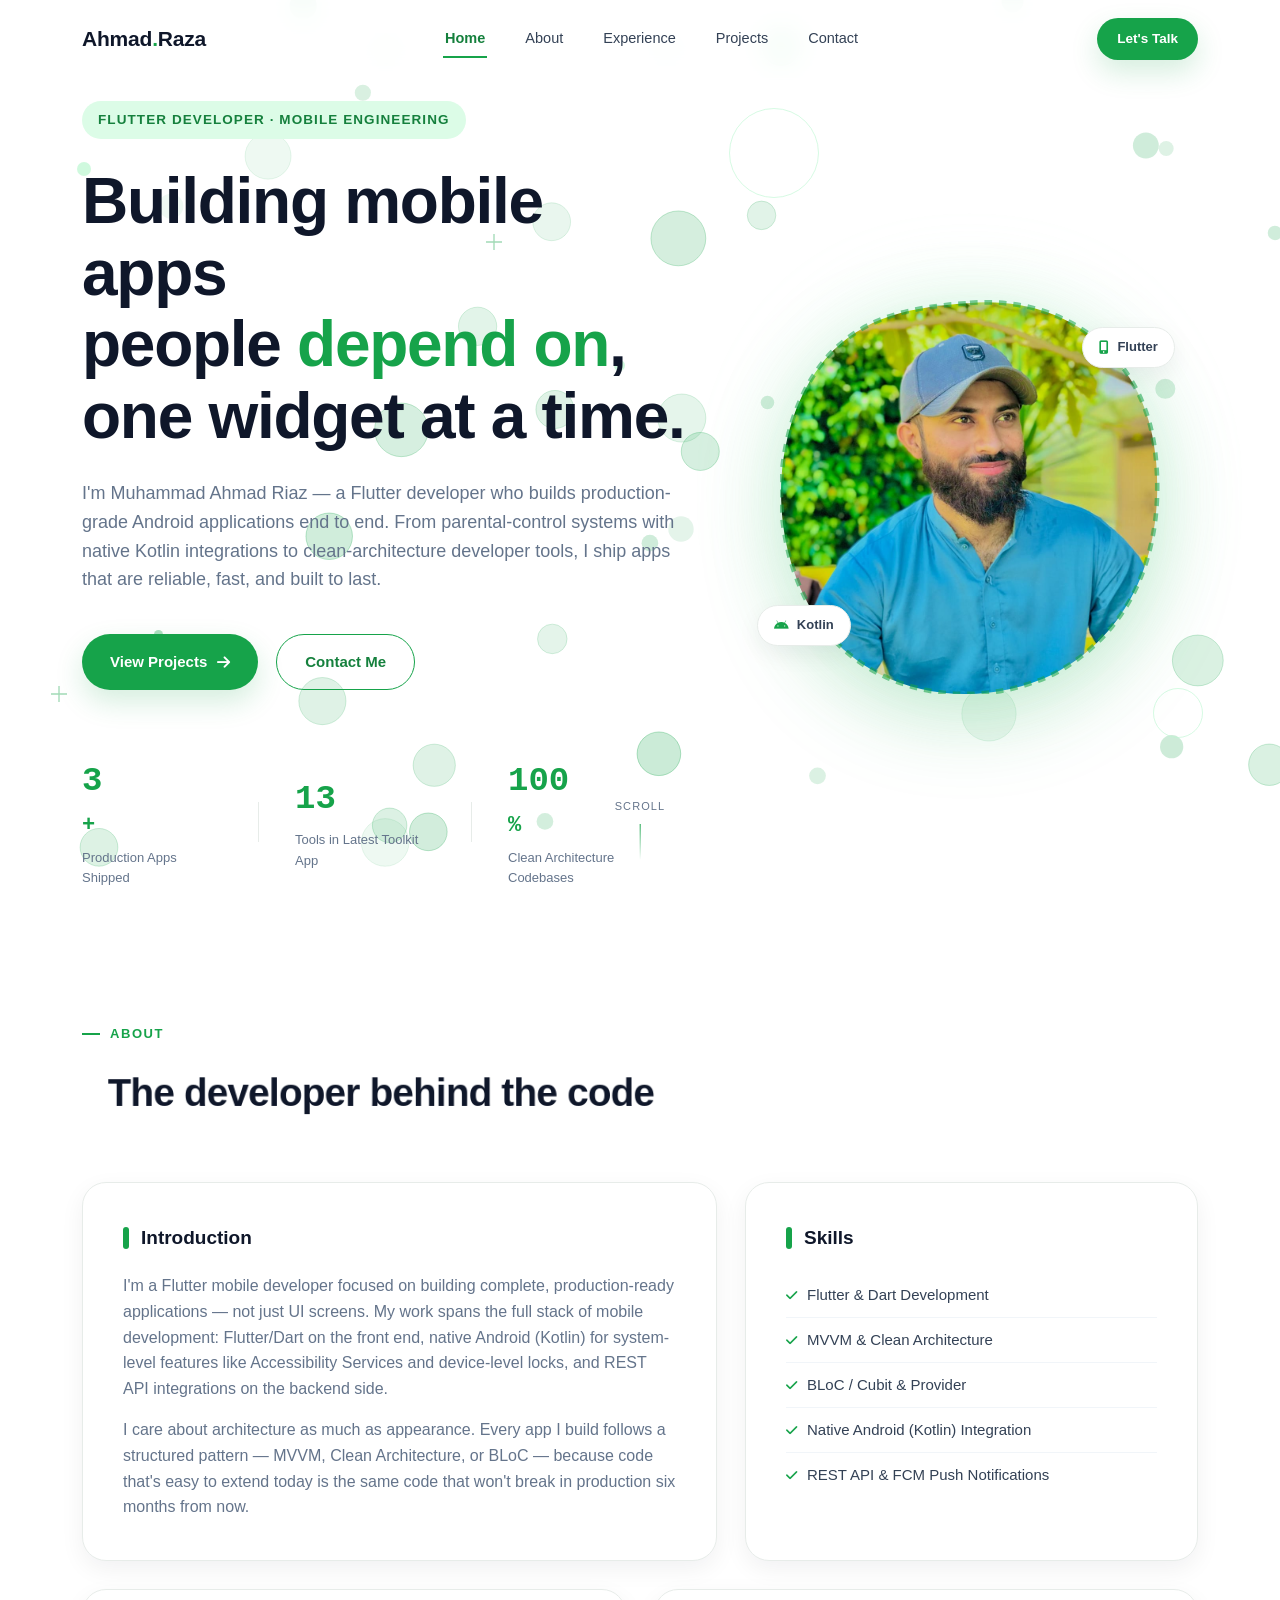
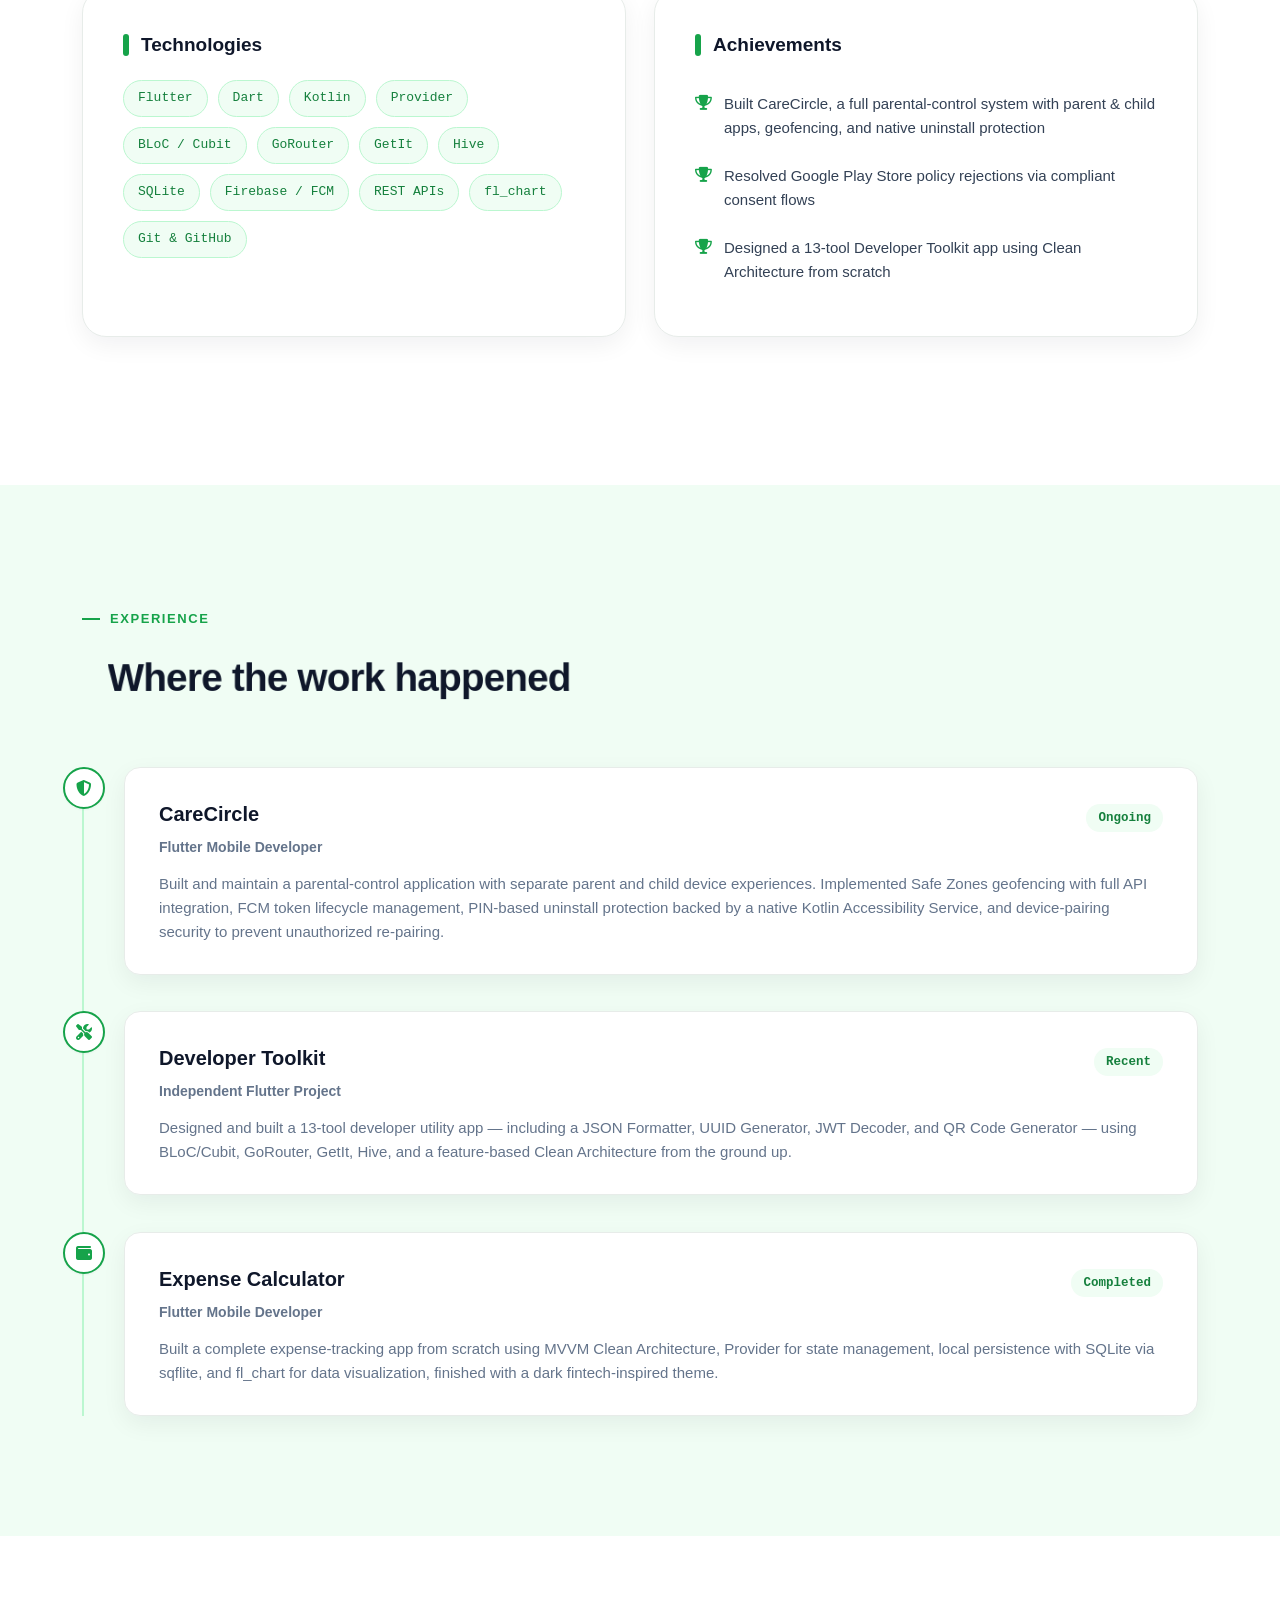
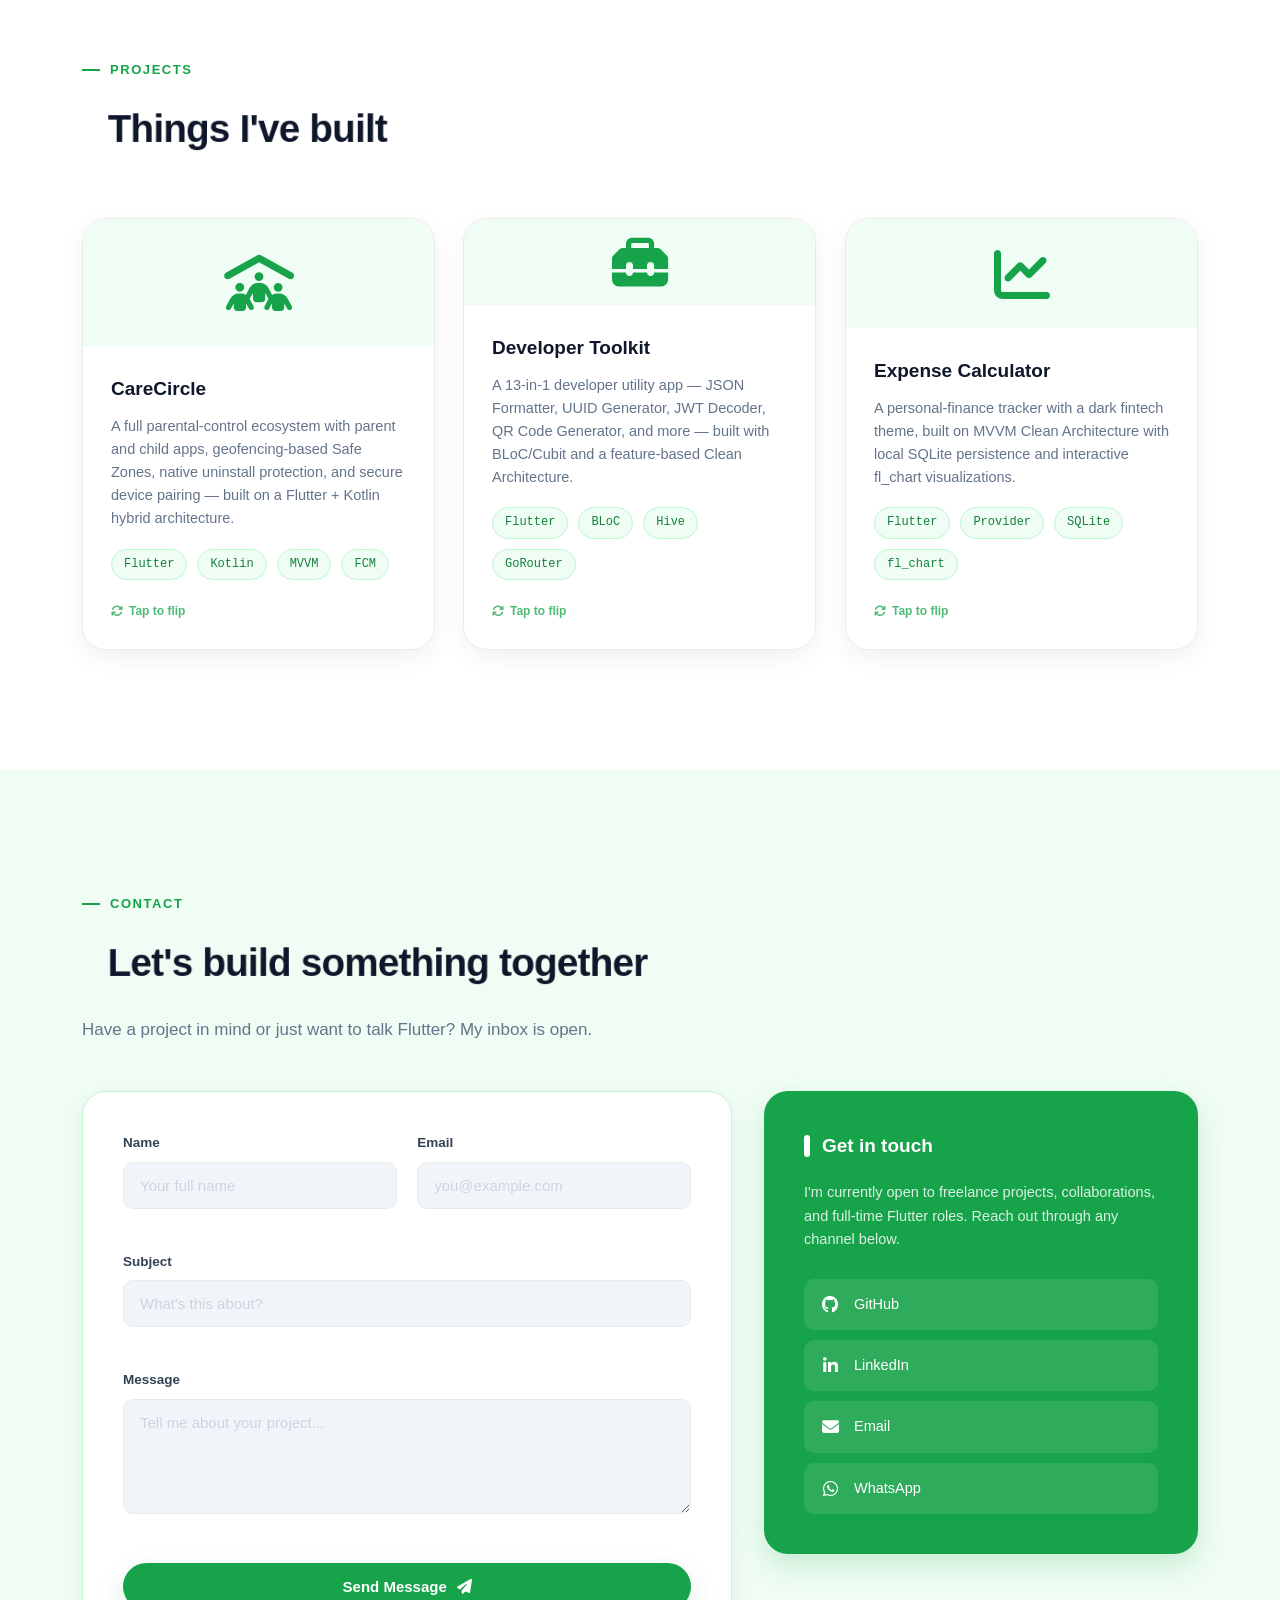
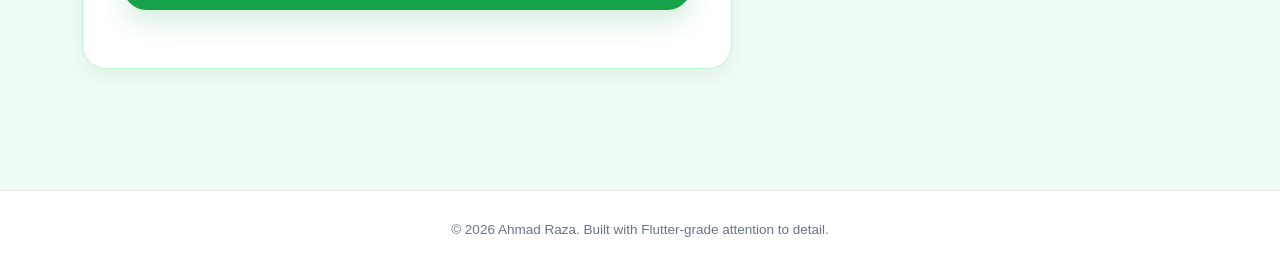
==== commit 4bd3e6c2: "Update index.html latest update" ====
--- a/index.html
+++ b/index.html
@@ -30,7 +30,7 @@
 <!-- ===================== NAVBAR ===================== -->
 <header class="navbar" id="navbar">
   <div class="navbar-inner">
-    <a href="#home" class="logo">Muhammad<span class="logo-dot">.</span>Ahmad<span class="logo-dot">.</span>Riaz</a>
+    <a href="#home" class="logo">Ahmad<span class="logo-dot">.</span>Raza</a>
 
     <nav class="nav-links" id="nav-links">
       <a href="#home" class="nav-link active" data-section="home">Home</a>
@@ -82,7 +82,7 @@
           one widget at a time.
         </h1>
         <p class="hero-desc reveal" data-anim="3">
-          I'm Ahmad Raza — a Flutter developer who builds production-grade Android
+          I'm Muhammad Ahmad Riaz — a Flutter developer who builds production-grade Android
           applications end to end. From parental-control systems with native Kotlin integrations
           to clean-architecture developer tools, I ship apps that are reliable, fast, and built to last.
         </p>
@@ -454,16 +454,16 @@
             <p>I'm currently open to freelance projects, collaborations, and full-time Flutter roles. Reach out through any channel below.</p>
 
             <div class="social-links">
-              <a href="#" class="social-link" aria-label="GitHub">
+              <a href="https://github.com/alig87" class="social-link" aria-label="GitHub" target="_blank" rel="noopener">
                 <i class="fa-brands fa-github"></i> <span>GitHub</span>
               </a>
-              <a href="#" class="social-link" aria-label="LinkedIn">
+              <a href="https://www.linkedin.com/in/muhammad-ahmad-riaz-534a022bb?utm_source=share_via&utm_content=profile&utm_medium=member_android" class="social-link" aria-label="LinkedIn" target="_blank" rel="noopener">
                 <i class="fa-brands fa-linkedin-in"></i> <span>LinkedIn</span>
               </a>
-              <a href="mailto:ahmad@example.com" class="social-link" aria-label="Email">
+              <a href="mailto:molviahmad52@gmail.com" class="social-link" aria-label="Email">
                 <i class="fa-solid fa-envelope"></i> <span>Email</span>
               </a>
-              <a href="https://wa.me/000000000000" class="social-link" aria-label="WhatsApp">
+              <a href="https://wa.me/923039328209" class="social-link" aria-label="WhatsApp" target="_blank" rel="noopener">
                 <i class="fa-brands fa-whatsapp"></i> <span>WhatsApp</span>
               </a>
             </div>
@@ -476,13 +476,9 @@
 
 </main>
 
-  
 <footer class="footer">
   <div class="container footer-inner">
-    <p>
-      © <span id="year"></span> Muhammad Ahmad Riaz.
-      Designed & Developed with Flutter • All Rights Reserved.
-    </p>
+    <p>&copy; <span id="year"></span> Ahmad Raza. Built with Flutter-grade attention to detail.</p>
   </div>
 </footer>
 
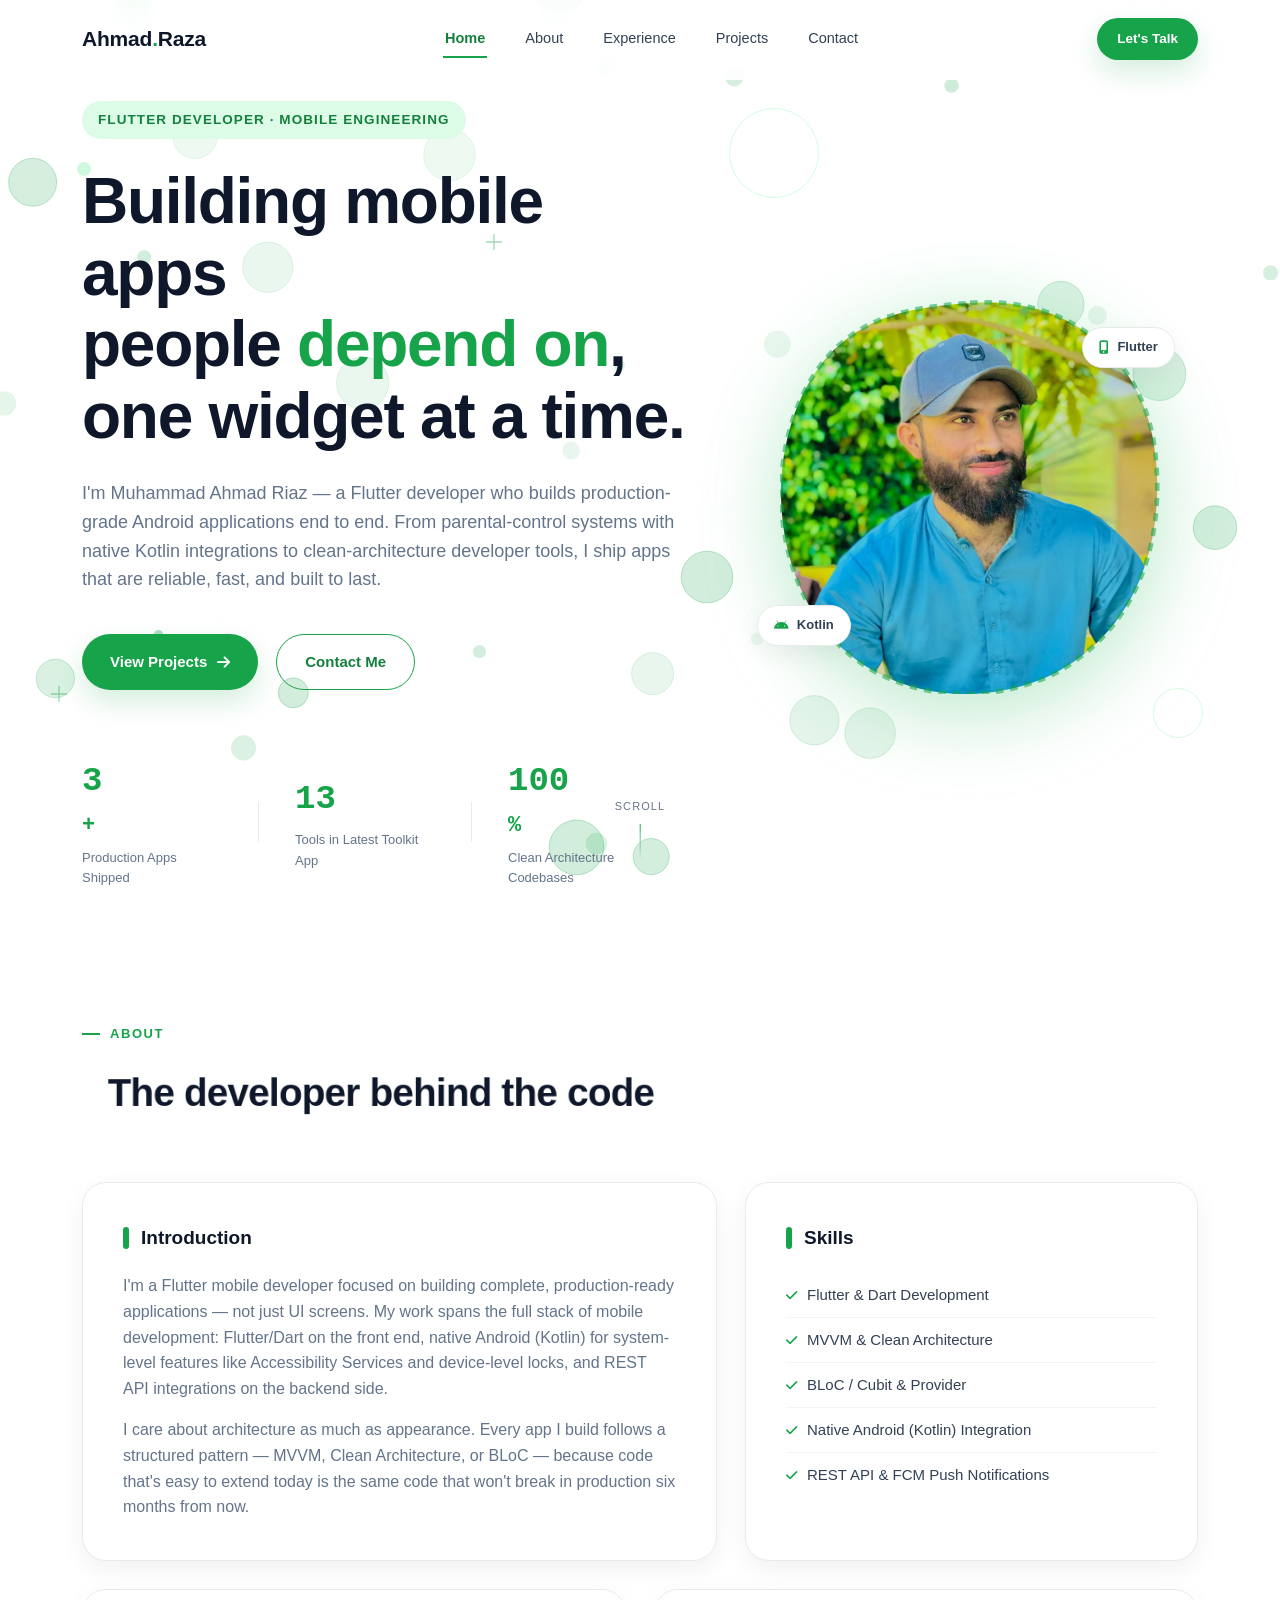
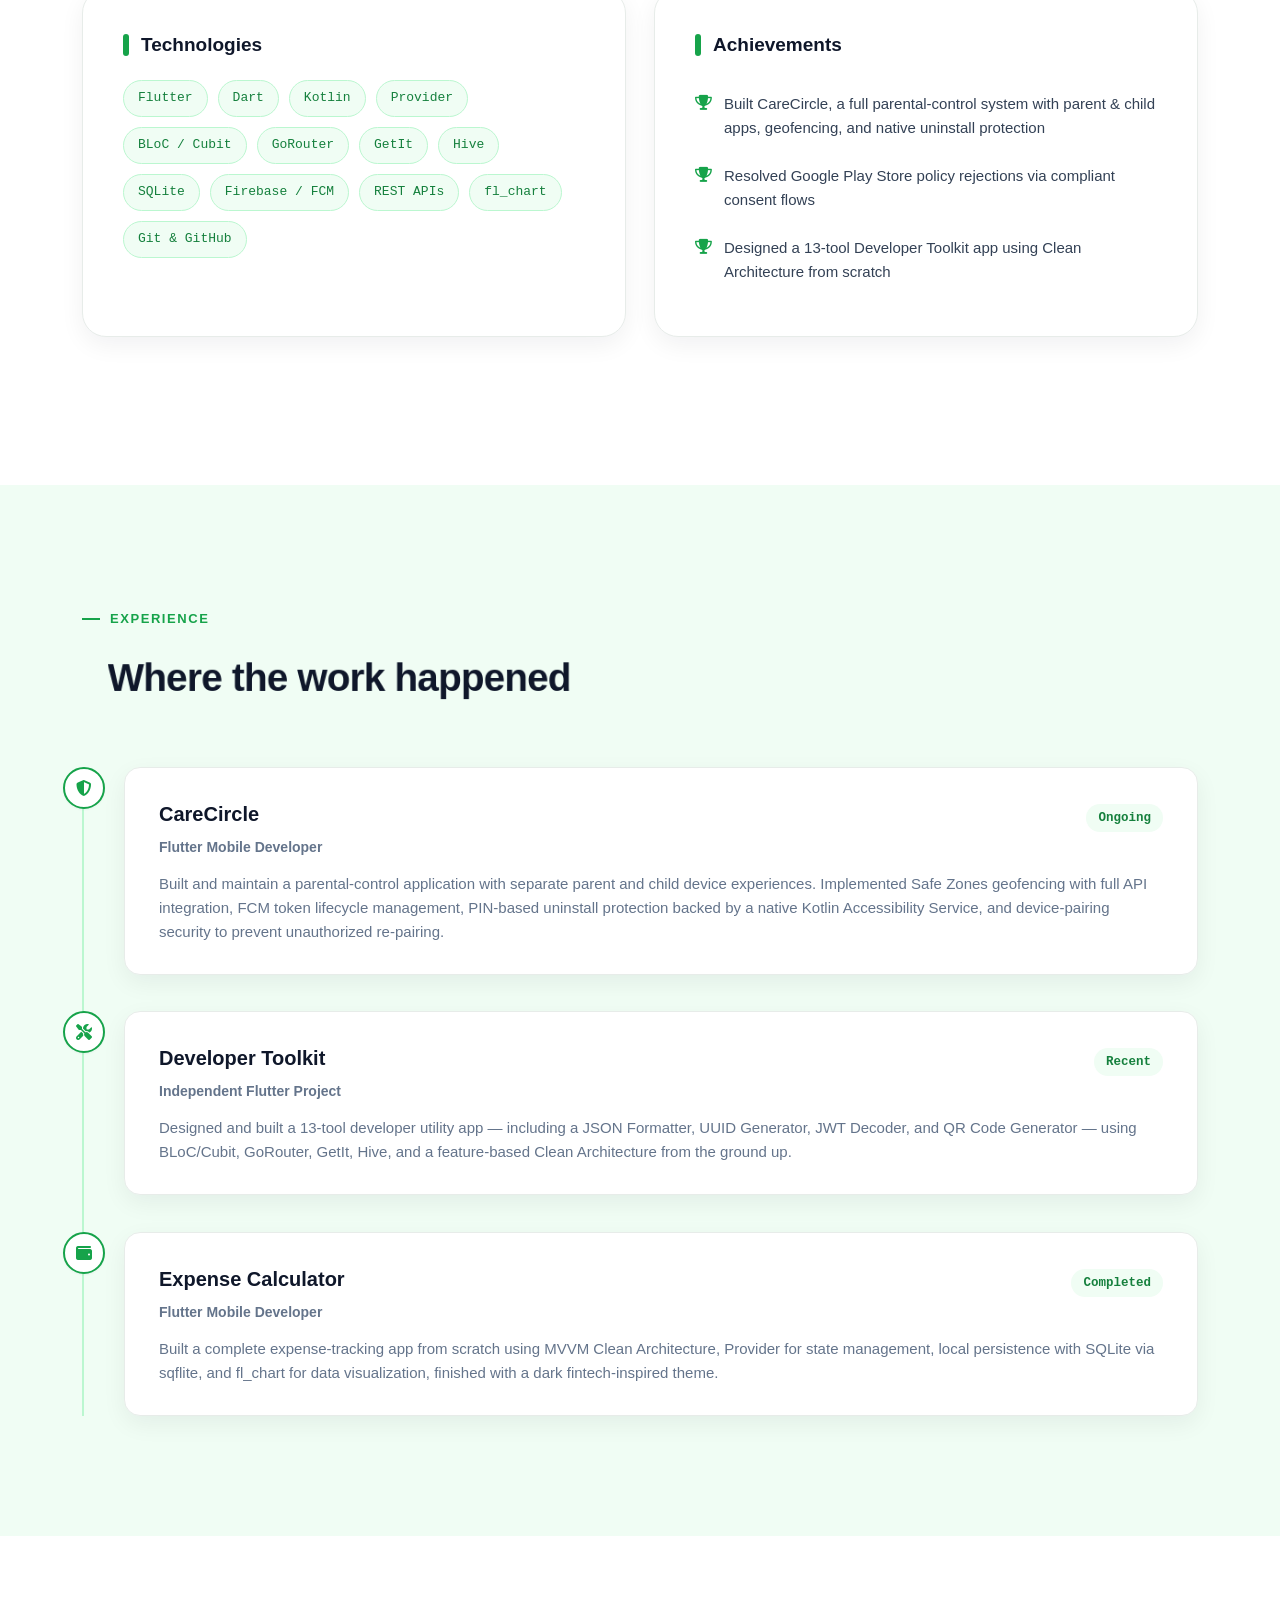
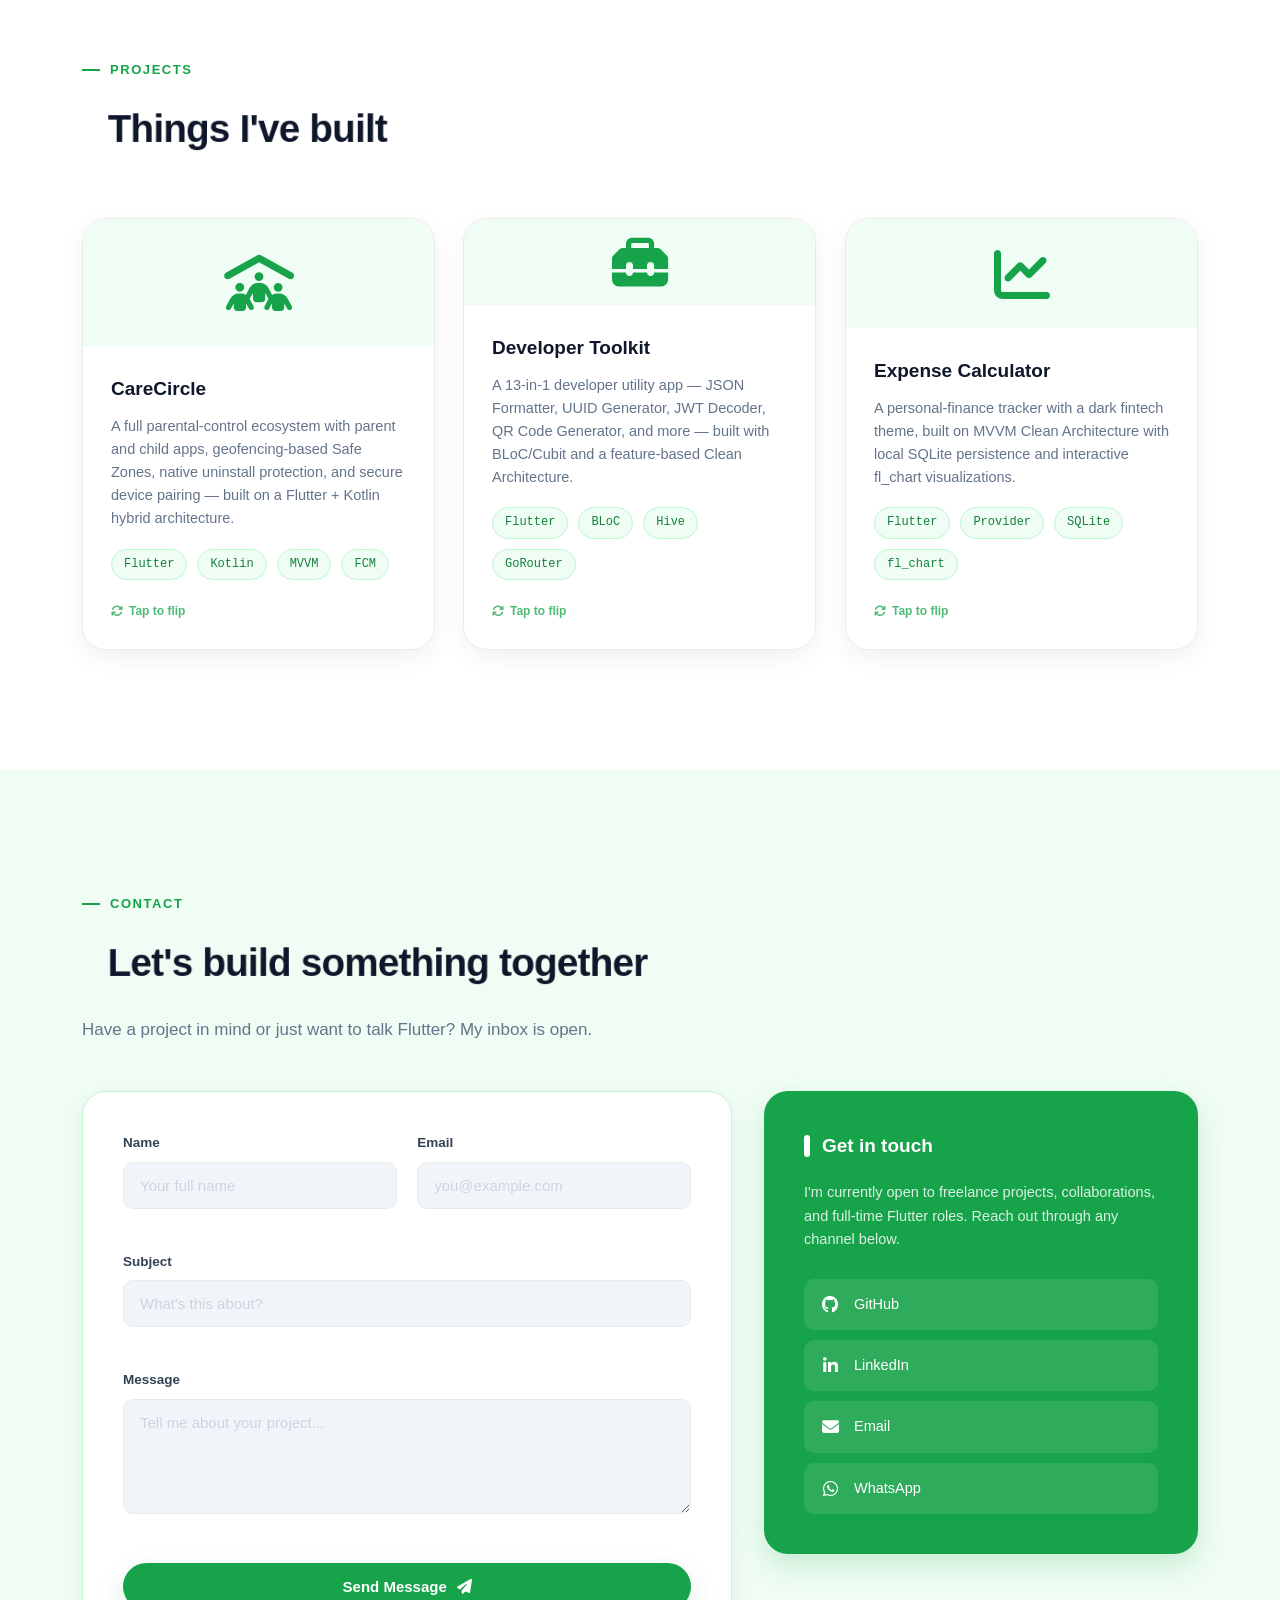
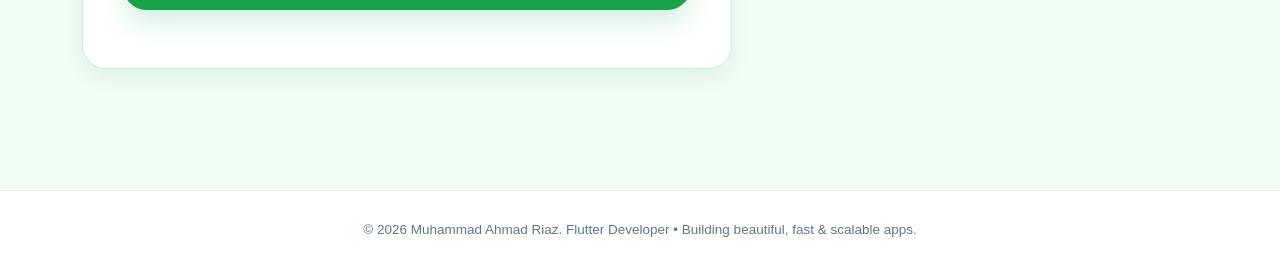
==== commit 9d75c4c3: "Update index.html ksajdbhjsdb" ====
--- a/index.html
+++ b/index.html
@@ -478,7 +478,9 @@
 
 <footer class="footer">
   <div class="container footer-inner">
-    <p>&copy; <span id="year"></span> Ahmad Raza. Built with Flutter-grade attention to detail.</p>
+    <p>
+      © <span id="year"></span> Muhammad Ahmad Riaz. Flutter Developer • Building beautiful, fast & scalable apps.
+    </p>
   </div>
 </footer>
 
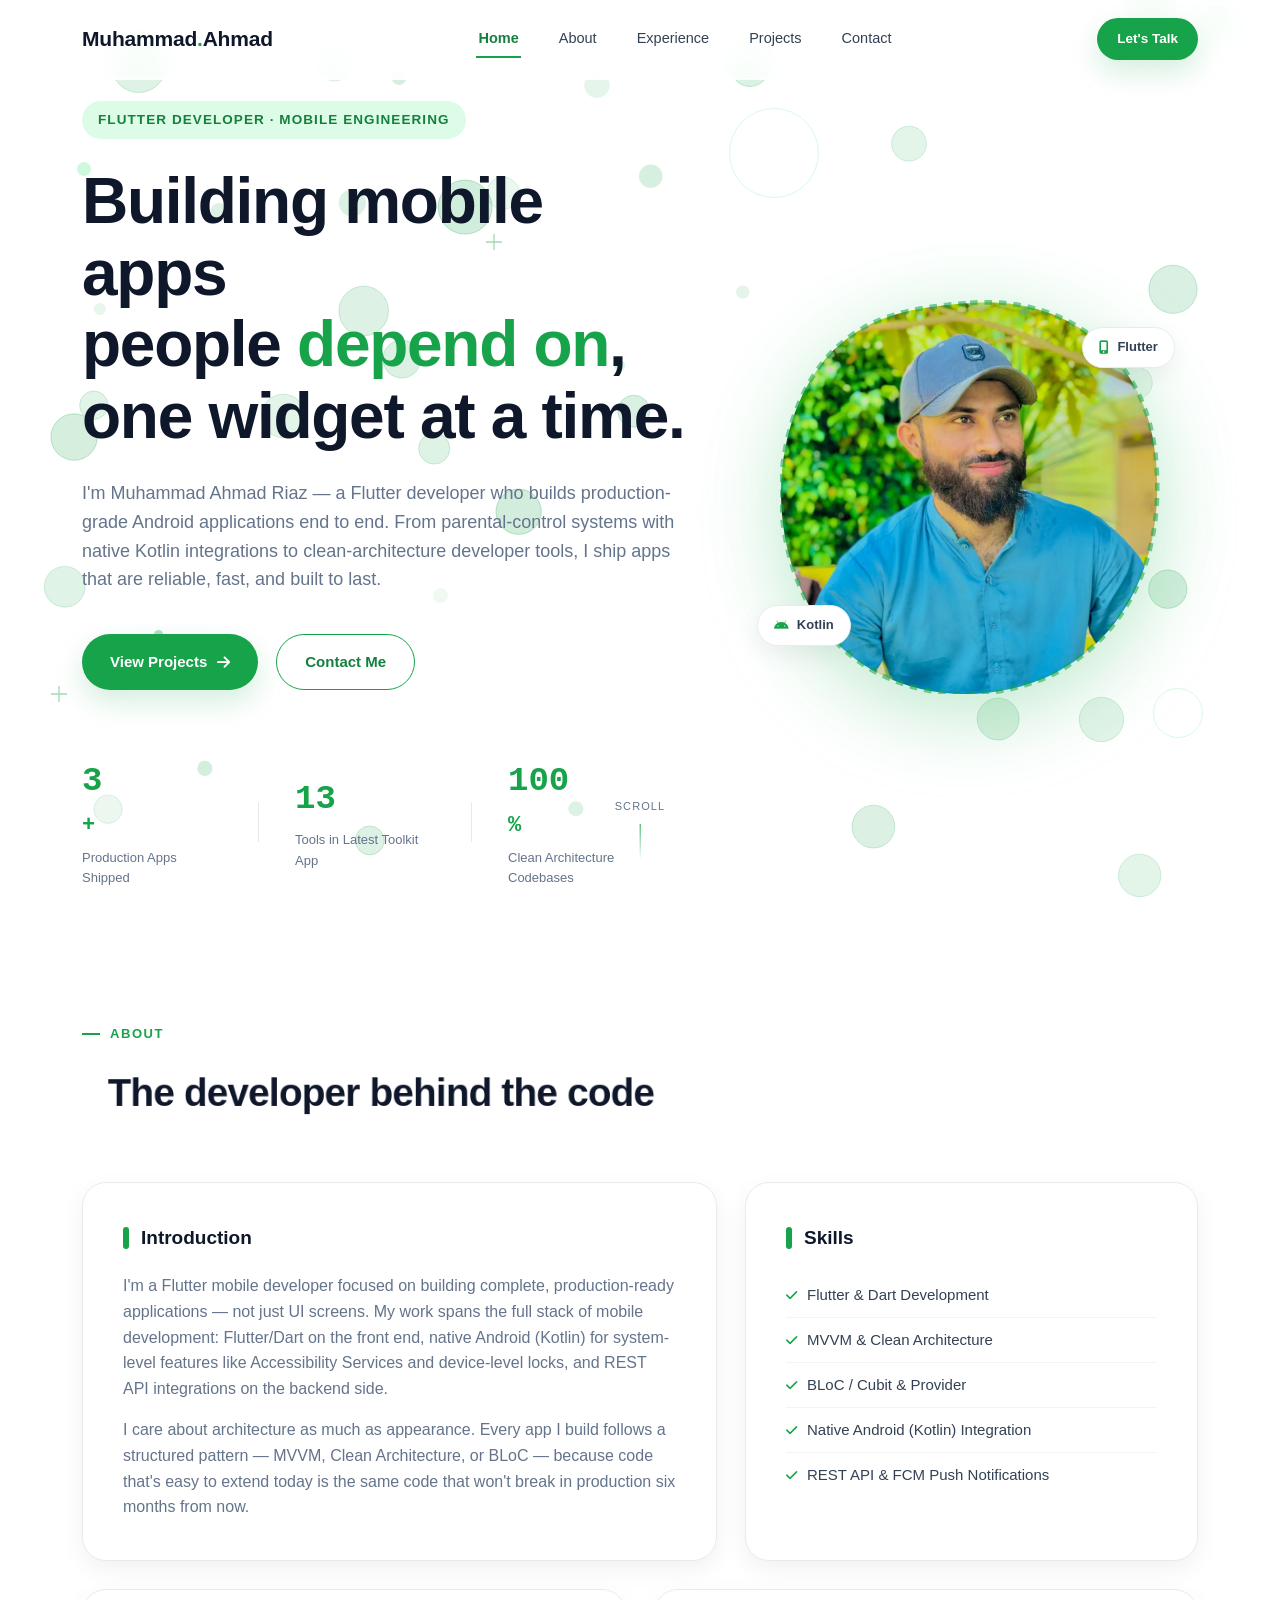
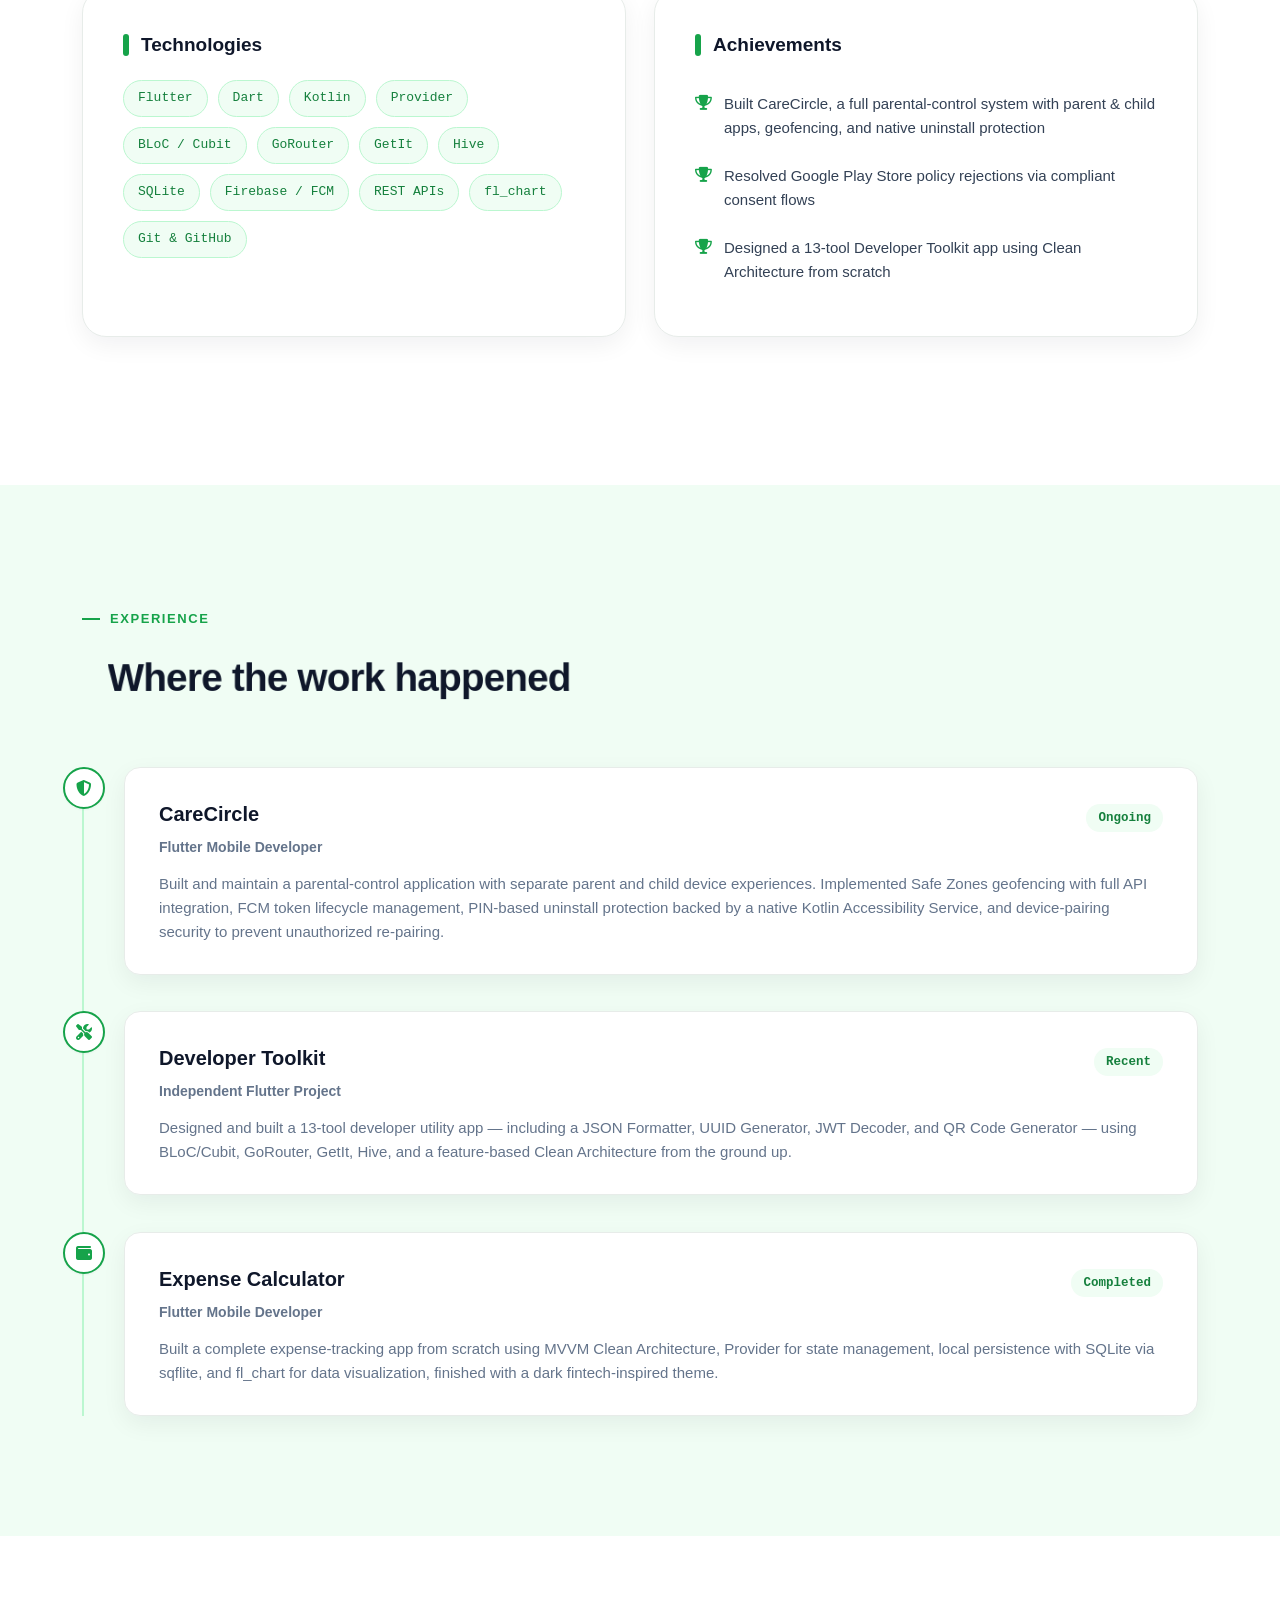
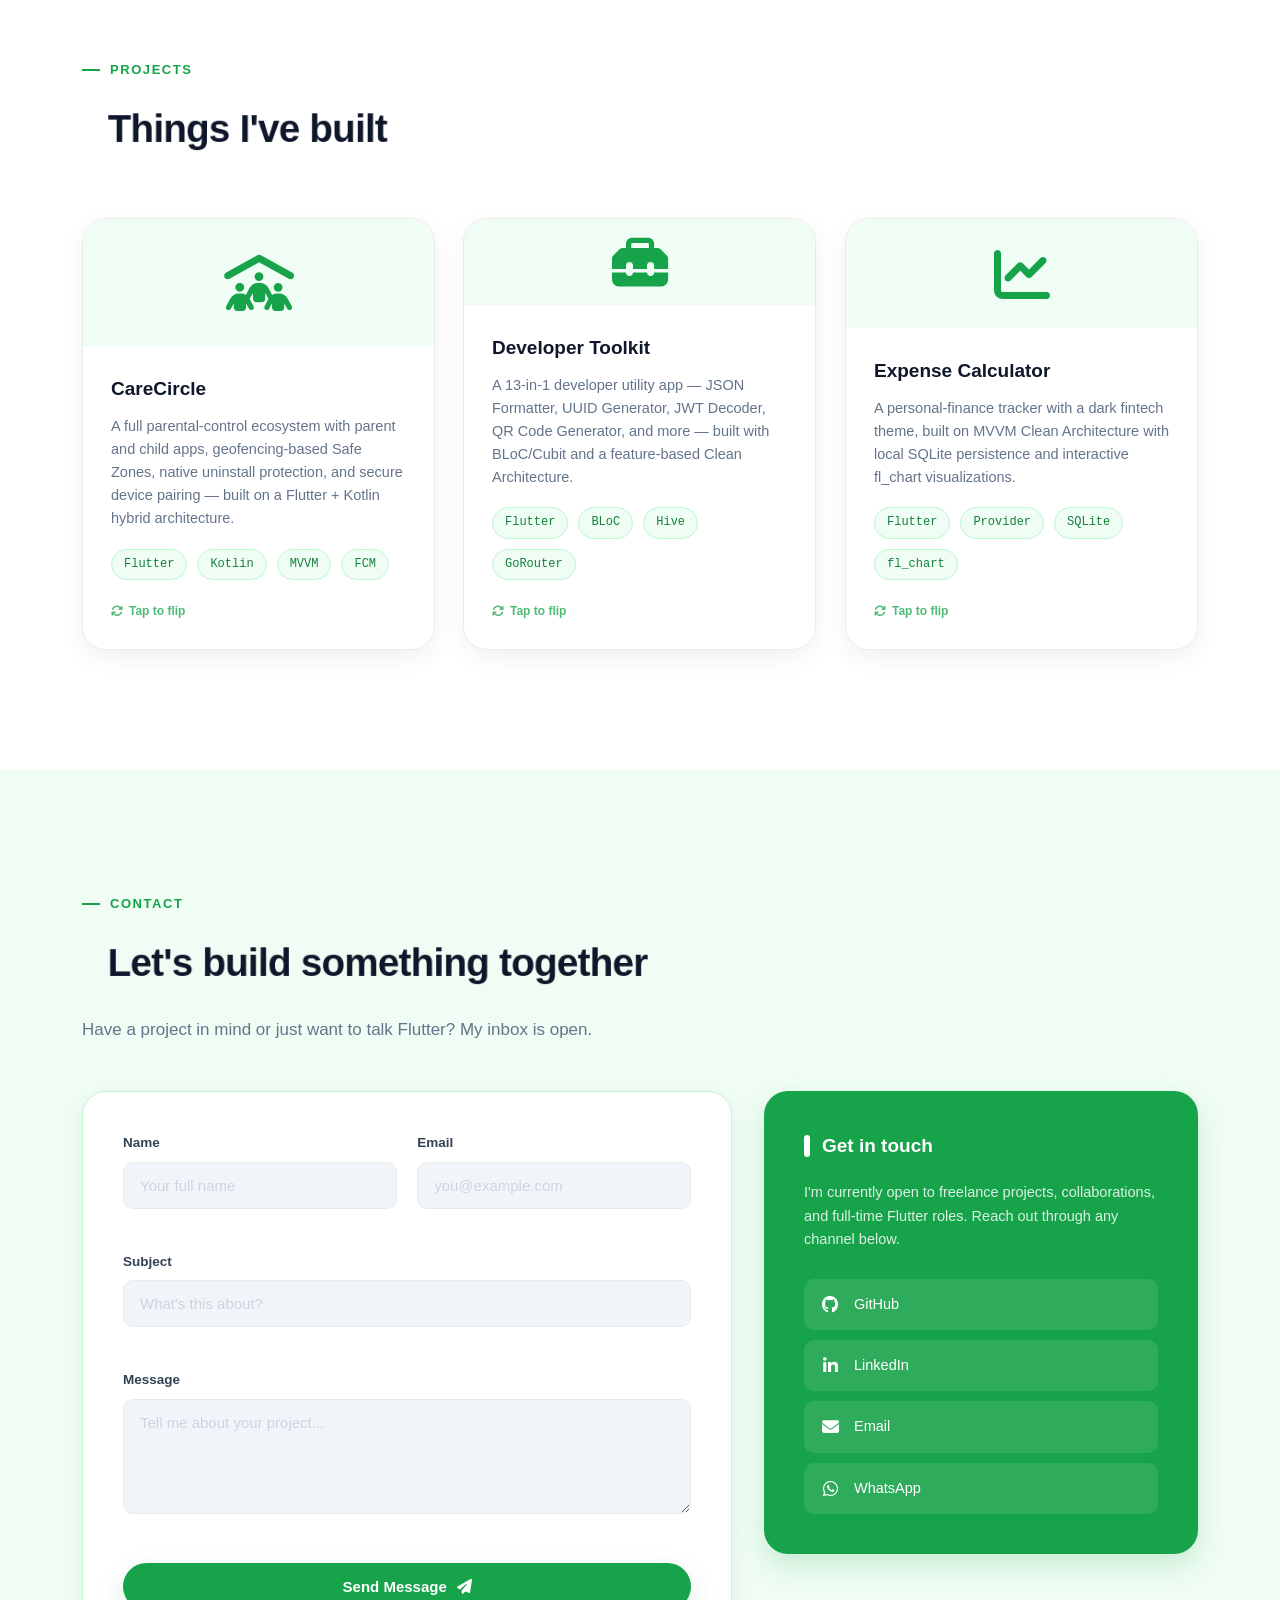
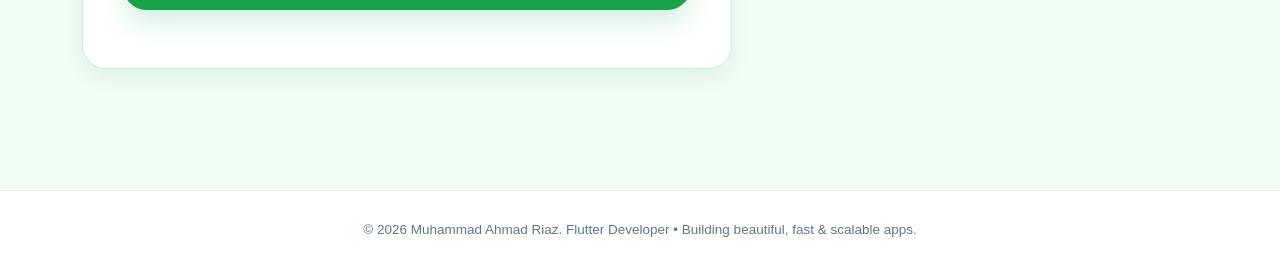
==== commit b86cc15a: "Update index.html kjnjdsnfjksdn" ====
--- a/index.html
+++ b/index.html
@@ -30,7 +30,7 @@
 <!-- ===================== NAVBAR ===================== -->
 <header class="navbar" id="navbar">
   <div class="navbar-inner">
-    <a href="#home" class="logo">Ahmad<span class="logo-dot">.</span>Raza</a>
+    <a href="#home" class="logo">Muhammad<span class="logo-dot">.</span>Ahmad</a>
 
     <nav class="nav-links" id="nav-links">
       <a href="#home" class="nav-link active" data-section="home">Home</a>
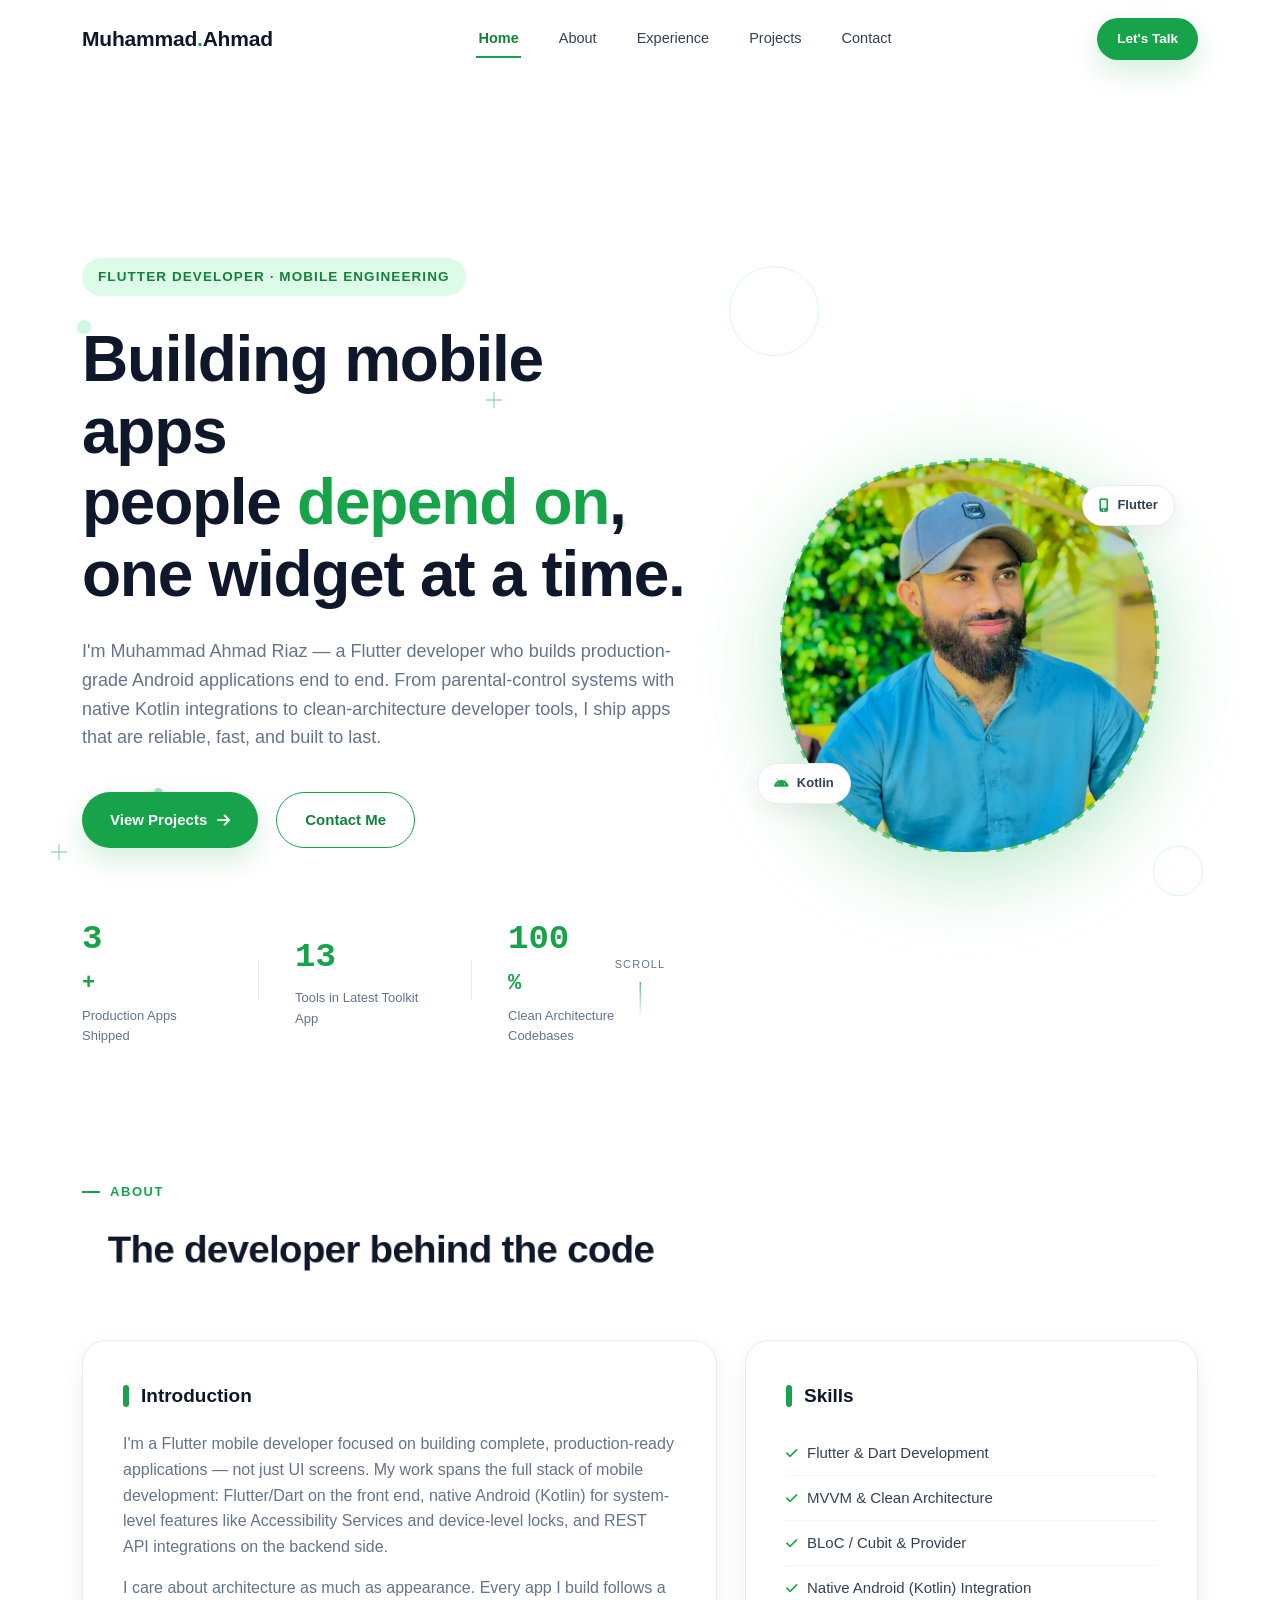
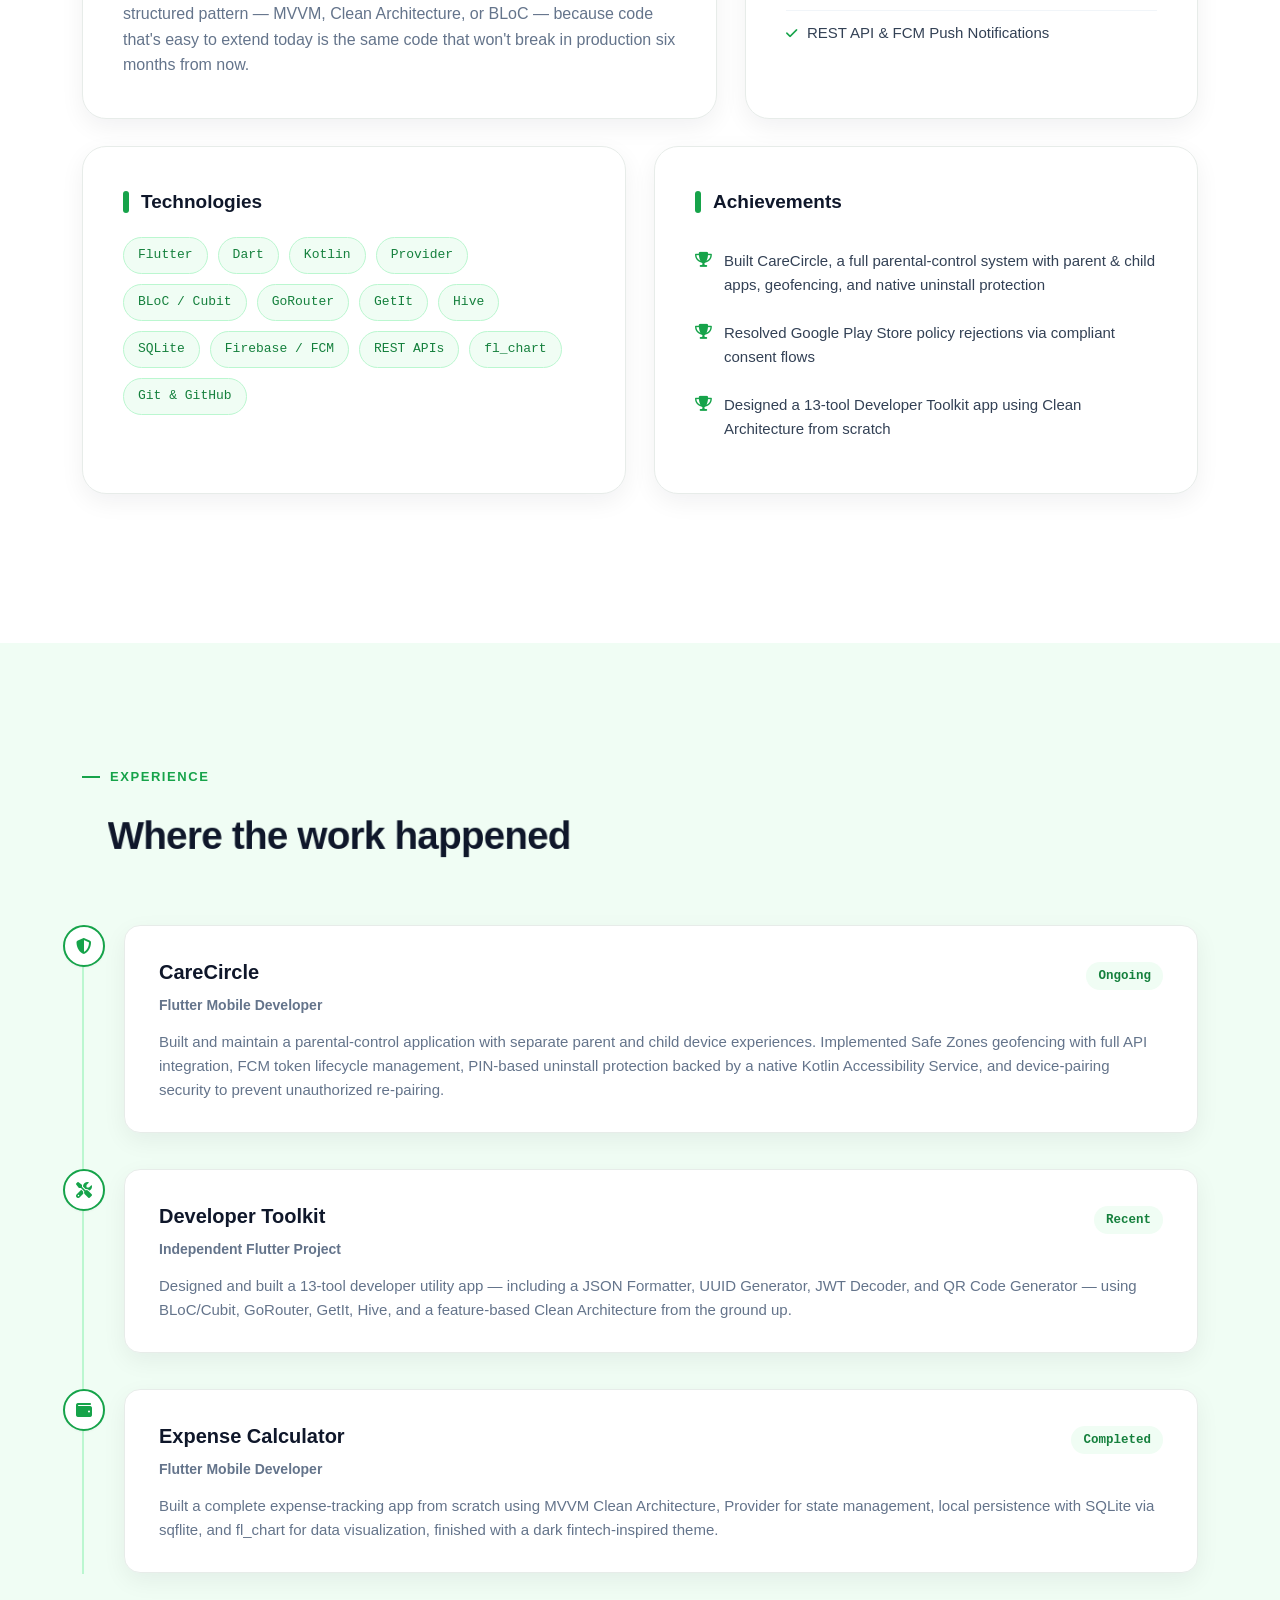
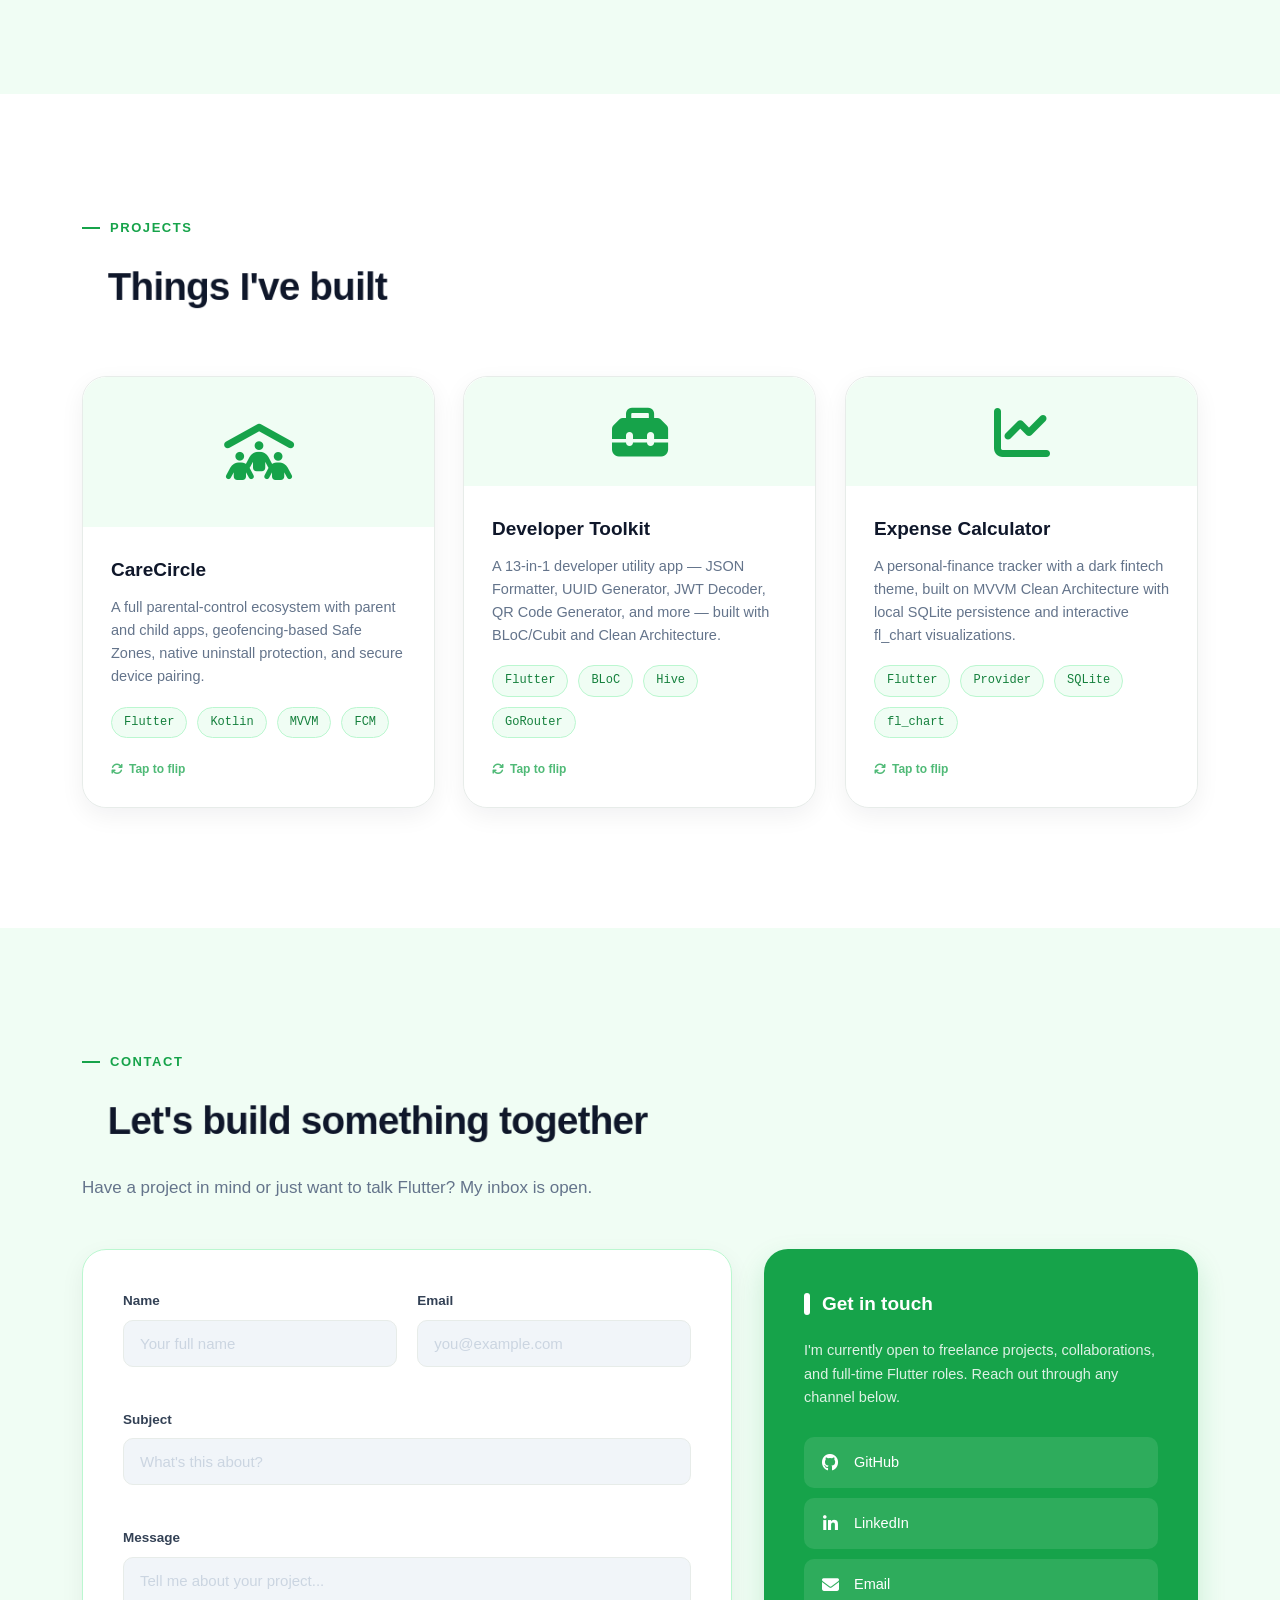
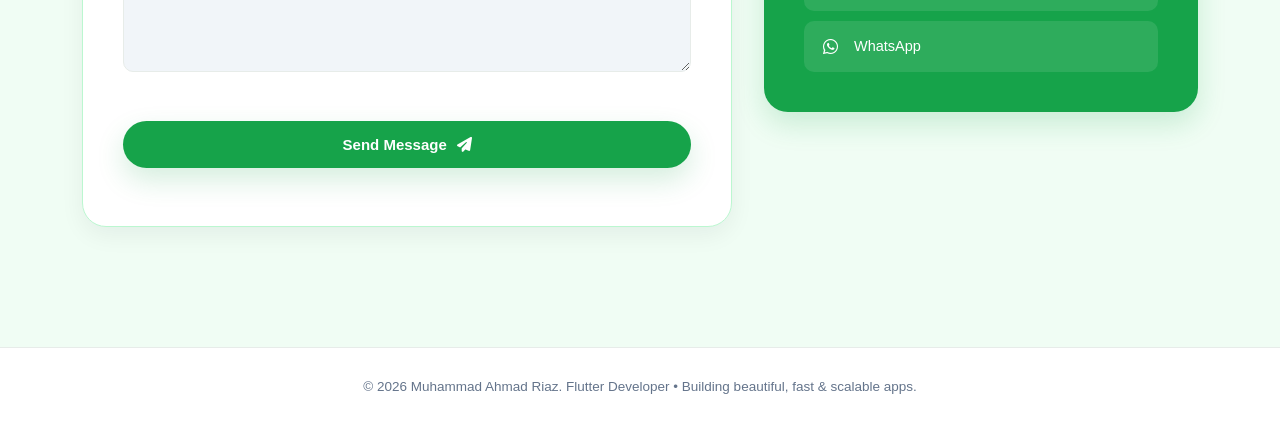
==== commit a404ec29: "Update index.html done" ====
--- a/index.html
+++ b/index.html
@@ -5,55 +5,45 @@
 <meta name="viewport" content="width=device-width, initial-scale=1.0">
 <title>Ahmad Raza — Flutter & Mobile App Developer</title>
 <meta name="description" content="Ahmad Raza is a Flutter developer specializing in mobile applications — building production apps like CareCircle, Expense Calculator, and developer tooling.">
-
-<!-- Favicon -->
 <link rel="icon" href="data:,">
-
-<!-- Fonts -->
 <link rel="preconnect" href="https://fonts.googleapis.com">
 <link rel="preconnect" href="https://fonts.gstatic.com" crossorigin>
 <link href="https://fonts.googleapis.com/css2?family=Poppins:wght@300;400;500;600;700;800&family=JetBrains+Mono:wght@400;500&display=swap" rel="stylesheet">
-
-<!-- Icons -->
 <link rel="stylesheet" href="https://cdnjs.cloudflare.com/ajax/libs/font-awesome/6.5.1/css/all.min.css">
-
 <link rel="stylesheet" href="css/style.css">
 </head>
 <body>
 
-<!-- Skip link for accessibility -->
 <a href="#home" class="skip-link">Skip to content</a>
 
-<!-- Bubble canvas background -->
-<canvas id="bubble-canvas" aria-hidden="true"></canvas>
+<!-- Main WebGL / Canvas Layer -->
+<canvas id="main-canvas" aria-hidden="true"></canvas>
+
+<!-- Lightning SVG overlay -->
+<svg id="lightning-svg" aria-hidden="true" xmlns="http://www.w3.org/2000/svg"></svg>
 
 <!-- ===================== NAVBAR ===================== -->
 <header class="navbar" id="navbar">
   <div class="navbar-inner">
     <a href="#home" class="logo">Muhammad<span class="logo-dot">.</span>Ahmad</a>
-
     <nav class="nav-links" id="nav-links">
-      <a href="#home" class="nav-link active" data-section="home">Home</a>
-      <a href="#about" class="nav-link" data-section="about">About</a>
+      <a href="#home"       class="nav-link active" data-section="home">Home</a>
+      <a href="#about"      class="nav-link" data-section="about">About</a>
       <a href="#experience" class="nav-link" data-section="experience">Experience</a>
-      <a href="#projects" class="nav-link" data-section="projects">Projects</a>
-      <a href="#contact" class="nav-link" data-section="contact">Contact</a>
+      <a href="#projects"   class="nav-link" data-section="projects">Projects</a>
+      <a href="#contact"    class="nav-link" data-section="contact">Contact</a>
     </nav>
-
     <a href="#contact" class="btn btn-primary btn-small nav-cta">Let's Talk</a>
-
     <button class="hamburger" id="hamburger" aria-label="Toggle menu" aria-expanded="false" aria-controls="mobile-menu">
       <span></span><span></span><span></span>
     </button>
   </div>
-
-  <!-- Mobile menu -->
   <nav class="mobile-menu" id="mobile-menu">
-    <a href="#home" class="mobile-link" data-section="home">Home</a>
-    <a href="#about" class="mobile-link" data-section="about">About</a>
+    <a href="#home"       class="mobile-link" data-section="home">Home</a>
+    <a href="#about"      class="mobile-link" data-section="about">About</a>
     <a href="#experience" class="mobile-link" data-section="experience">Experience</a>
-    <a href="#projects" class="mobile-link" data-section="projects">Projects</a>
-    <a href="#contact" class="mobile-link" data-section="contact">Contact</a>
+    <a href="#projects"   class="mobile-link" data-section="projects">Projects</a>
+    <a href="#contact"    class="mobile-link" data-section="contact">Contact</a>
     <a href="#contact" class="btn btn-primary mobile-cta">Let's Talk</a>
   </nav>
 </header>
@@ -62,7 +52,6 @@
 
   <!-- ===================== HERO ===================== -->
   <section class="hero" id="home">
-    <!-- decorative floating shapes -->
     <div class="hero-deco" aria-hidden="true">
       <span class="deco-dot dot-1"></span>
       <span class="deco-dot dot-2"></span>
@@ -78,7 +67,7 @@
         <p class="eyebrow reveal" data-anim="1">Flutter Developer · Mobile Engineering</p>
         <h1 class="hero-title reveal" data-anim="2">
           Building mobile apps<br>
-          people <span class="text-accent">depend on</span>, <br>
+          people <span class="text-accent">depend on</span>,<br>
           one widget at a time.
         </h1>
         <p class="hero-desc reveal" data-anim="3">
@@ -87,14 +76,9 @@
           to clean-architecture developer tools, I ship apps that are reliable, fast, and built to last.
         </p>
         <div class="hero-actions reveal" data-anim="4">
-          <a href="#projects" class="btn btn-primary btn-ripple">
-            View Projects <i class="fa-solid fa-arrow-right"></i>
-          </a>
-          <a href="#contact" class="btn btn-outline btn-ripple">
-            Contact Me
-          </a>
-        </div>
-
+          <a href="#projects" class="btn btn-primary btn-ripple">View Projects <i class="fa-solid fa-arrow-right"></i></a>
+          <a href="#contact"  class="btn btn-outline  btn-ripple">Contact Me</a>
+        </div>
         <div class="hero-stats reveal" data-anim="5">
           <div class="stat">
             <span class="stat-num" data-count="3">0</span><span class="stat-suffix">+</span>
@@ -124,11 +108,11 @@
               </defs>
               <image href="assets/ahmad.jpg" width="400" height="420"
                      preserveAspectRatio="xMidYMid slice" clip-path="url(#blobClip)"/>
-              <path class="blob-outline" d="M0.5,0.02 C0.75,0.0 0.97,0.15 0.99,0.42 C1.01,0.65 0.92,0.85 0.72,0.95 C0.5,1.05 0.22,1.0 0.09,0.8 C-0.04,0.6 -0.02,0.32 0.12,0.16 C0.22,0.05 0.35,0.03 0.5,0.02 Z"
+              <path class="blob-outline"
+                    d="M0.5,0.02 C0.75,0.0 0.97,0.15 0.99,0.42 C1.01,0.65 0.92,0.85 0.72,0.95 C0.5,1.05 0.22,1.0 0.09,0.8 C-0.04,0.6 -0.02,0.32 0.12,0.16 C0.22,0.05 0.35,0.03 0.5,0.02 Z"
                     transform="scale(400,420)" fill="none"/>
             </svg>
           </div>
-
           <span class="blob-badge badge-1"><i class="fa-solid fa-mobile-screen-button"></i> Flutter</span>
           <span class="blob-badge badge-2"><i class="fa-brands fa-android"></i> Kotlin</span>
           <span class="blob-glow"></span>
@@ -147,24 +131,12 @@
     <div class="container">
       <p class="section-eyebrow reveal">About</p>
       <h2 class="section-title reveal scroll-zoom">The developer behind the code</h2>
-
       <div class="about-grid">
         <div class="about-card reveal reveal-scale">
           <h3 class="card-heading"><span class="heading-bar"></span>Introduction</h3>
-          <p>
-            I'm a Flutter mobile developer focused on building complete, production-ready
-            applications — not just UI screens. My work spans the full stack of mobile
-            development: Flutter/Dart on the front end, native Android (Kotlin) for
-            system-level features like Accessibility Services and device-level locks, and
-            REST API integrations on the backend side.
-          </p>
-          <p>
-            I care about architecture as much as appearance. Every app I build follows a
-            structured pattern — MVVM, Clean Architecture, or BLoC — because code that's easy
-            to extend today is the same code that won't break in production six months from now.
-          </p>
-        </div>
-
+          <p>I'm a Flutter mobile developer focused on building complete, production-ready applications — not just UI screens. My work spans the full stack of mobile development: Flutter/Dart on the front end, native Android (Kotlin) for system-level features like Accessibility Services and device-level locks, and REST API integrations on the backend side.</p>
+          <p>I care about architecture as much as appearance. Every app I build follows a structured pattern — MVVM, Clean Architecture, or BLoC — because code that's easy to extend today is the same code that won't break in production six months from now.</p>
+        </div>
         <div class="about-side">
           <div class="about-card small reveal reveal-scale">
             <h3 class="card-heading"><span class="heading-bar"></span>Skills</h3>
@@ -178,27 +150,17 @@
           </div>
         </div>
       </div>
-
       <div class="about-grid about-grid-bottom">
         <div class="about-card reveal reveal-scale">
           <h3 class="card-heading"><span class="heading-bar"></span>Technologies</h3>
           <div class="tech-tags">
-            <span class="tag">Flutter</span>
-            <span class="tag">Dart</span>
-            <span class="tag">Kotlin</span>
-            <span class="tag">Provider</span>
-            <span class="tag">BLoC / Cubit</span>
-            <span class="tag">GoRouter</span>
-            <span class="tag">GetIt</span>
-            <span class="tag">Hive</span>
-            <span class="tag">SQLite</span>
-            <span class="tag">Firebase / FCM</span>
-            <span class="tag">REST APIs</span>
-            <span class="tag">fl_chart</span>
+            <span class="tag">Flutter</span><span class="tag">Dart</span><span class="tag">Kotlin</span>
+            <span class="tag">Provider</span><span class="tag">BLoC / Cubit</span><span class="tag">GoRouter</span>
+            <span class="tag">GetIt</span><span class="tag">Hive</span><span class="tag">SQLite</span>
+            <span class="tag">Firebase / FCM</span><span class="tag">REST APIs</span><span class="tag">fl_chart</span>
             <span class="tag">Git &amp; GitHub</span>
           </div>
         </div>
-
         <div class="about-card reveal reveal-scale">
           <h3 class="card-heading"><span class="heading-bar"></span>Achievements</h3>
           <ul class="achievement-list">
@@ -216,59 +178,37 @@
     <div class="container">
       <p class="section-eyebrow reveal">Experience</p>
       <h2 class="section-title reveal scroll-zoom">Where the work happened</h2>
-
       <div class="timeline">
-
         <div class="timeline-item reveal reveal-left">
           <div class="timeline-dot"><i class="fa-solid fa-shield-halved"></i></div>
           <div class="timeline-card">
             <div class="timeline-card-head">
-              <h3>CareCircle</h3>
-              <span class="timeline-duration">Ongoing</span>
+              <h3>CareCircle</h3><span class="timeline-duration">Ongoing</span>
             </div>
             <p class="timeline-role">Flutter Mobile Developer</p>
-            <p class="timeline-desc">
-              Built and maintain a parental-control application with separate parent and
-              child device experiences. Implemented Safe Zones geofencing with full API
-              integration, FCM token lifecycle management, PIN-based uninstall protection
-              backed by a native Kotlin Accessibility Service, and device-pairing security
-              to prevent unauthorized re-pairing.
-            </p>
-          </div>
-        </div>
-
+            <p class="timeline-desc">Built and maintain a parental-control application with separate parent and child device experiences. Implemented Safe Zones geofencing with full API integration, FCM token lifecycle management, PIN-based uninstall protection backed by a native Kotlin Accessibility Service, and device-pairing security to prevent unauthorized re-pairing.</p>
+          </div>
+        </div>
         <div class="timeline-item reveal reveal-right">
           <div class="timeline-dot"><i class="fa-solid fa-screwdriver-wrench"></i></div>
           <div class="timeline-card">
             <div class="timeline-card-head">
-              <h3>Developer Toolkit</h3>
-              <span class="timeline-duration">Recent</span>
+              <h3>Developer Toolkit</h3><span class="timeline-duration">Recent</span>
             </div>
             <p class="timeline-role">Independent Flutter Project</p>
-            <p class="timeline-desc">
-              Designed and built a 13-tool developer utility app — including a JSON Formatter,
-              UUID Generator, JWT Decoder, and QR Code Generator — using BLoC/Cubit,
-              GoRouter, GetIt, Hive, and a feature-based Clean Architecture from the ground up.
-            </p>
-          </div>
-        </div>
-
+            <p class="timeline-desc">Designed and built a 13-tool developer utility app — including a JSON Formatter, UUID Generator, JWT Decoder, and QR Code Generator — using BLoC/Cubit, GoRouter, GetIt, Hive, and a feature-based Clean Architecture from the ground up.</p>
+          </div>
+        </div>
         <div class="timeline-item reveal reveal-left">
           <div class="timeline-dot"><i class="fa-solid fa-wallet"></i></div>
           <div class="timeline-card">
             <div class="timeline-card-head">
-              <h3>Expense Calculator</h3>
-              <span class="timeline-duration">Completed</span>
+              <h3>Expense Calculator</h3><span class="timeline-duration">Completed</span>
             </div>
             <p class="timeline-role">Flutter Mobile Developer</p>
-            <p class="timeline-desc">
-              Built a complete expense-tracking app from scratch using MVVM Clean Architecture,
-              Provider for state management, local persistence with SQLite via sqflite, and
-              fl_chart for data visualization, finished with a dark fintech-inspired theme.
-            </p>
-          </div>
-        </div>
-
+            <p class="timeline-desc">Built a complete expense-tracking app from scratch using MVVM Clean Architecture, Provider for state management, local persistence with SQLite via sqflite, and fl_chart for data visualization, finished with a dark fintech-inspired theme.</p>
+          </div>
+        </div>
       </div>
     </div>
   </section>
@@ -278,27 +218,17 @@
     <div class="container">
       <p class="section-eyebrow reveal">Projects</p>
       <h2 class="section-title reveal scroll-zoom">Things I've built</h2>
-
       <div class="projects-grid">
 
         <article class="project-card reveal reveal-scale">
-          <div class="card-flip" tabindex="0" role="button" aria-label="Flip CareCircle card for more details">
+          <div class="card-flip" tabindex="0" role="button" aria-label="Flip CareCircle card">
             <div class="card-face card-face-front">
-              <div class="project-image">
-                <i class="fa-solid fa-people-roof"></i>
-              </div>
+              <div class="project-image"><i class="fa-solid fa-people-roof"></i></div>
               <div class="project-body">
                 <h3>CareCircle</h3>
-                <p>
-                  A full parental-control ecosystem with parent and child apps, geofencing-based
-                  Safe Zones, native uninstall protection, and secure device pairing — built on a
-                  Flutter + Kotlin hybrid architecture.
-                </p>
+                <p>A full parental-control ecosystem with parent and child apps, geofencing-based Safe Zones, native uninstall protection, and secure device pairing.</p>
                 <div class="tech-tags small">
-                  <span class="tag">Flutter</span>
-                  <span class="tag">Kotlin</span>
-                  <span class="tag">MVVM</span>
-                  <span class="tag">FCM</span>
+                  <span class="tag">Flutter</span><span class="tag">Kotlin</span><span class="tag">MVVM</span><span class="tag">FCM</span>
                 </div>
                 <span class="flip-hint"><i class="fa-solid fa-arrows-rotate"></i> Tap to flip</span>
               </div>
@@ -322,23 +252,14 @@
         </article>
 
         <article class="project-card reveal reveal-scale">
-          <div class="card-flip" tabindex="0" role="button" aria-label="Flip Developer Toolkit card for more details">
+          <div class="card-flip" tabindex="0" role="button" aria-label="Flip Developer Toolkit card">
             <div class="card-face card-face-front">
-              <div class="project-image">
-                <i class="fa-solid fa-toolbox"></i>
-              </div>
+              <div class="project-image"><i class="fa-solid fa-toolbox"></i></div>
               <div class="project-body">
                 <h3>Developer Toolkit</h3>
-                <p>
-                  A 13-in-1 developer utility app — JSON Formatter, UUID Generator, JWT Decoder,
-                  QR Code Generator, and more — built with BLoC/Cubit and a feature-based Clean
-                  Architecture.
-                </p>
+                <p>A 13-in-1 developer utility app — JSON Formatter, UUID Generator, JWT Decoder, QR Code Generator, and more — built with BLoC/Cubit and Clean Architecture.</p>
                 <div class="tech-tags small">
-                  <span class="tag">Flutter</span>
-                  <span class="tag">BLoC</span>
-                  <span class="tag">Hive</span>
-                  <span class="tag">GoRouter</span>
+                  <span class="tag">Flutter</span><span class="tag">BLoC</span><span class="tag">Hive</span><span class="tag">GoRouter</span>
                 </div>
                 <span class="flip-hint"><i class="fa-solid fa-arrows-rotate"></i> Tap to flip</span>
               </div>
@@ -362,22 +283,14 @@
         </article>
 
         <article class="project-card reveal reveal-scale">
-          <div class="card-flip" tabindex="0" role="button" aria-label="Flip Expense Calculator card for more details">
+          <div class="card-flip" tabindex="0" role="button" aria-label="Flip Expense Calculator card">
             <div class="card-face card-face-front">
-              <div class="project-image">
-                <i class="fa-solid fa-chart-line"></i>
-              </div>
+              <div class="project-image"><i class="fa-solid fa-chart-line"></i></div>
               <div class="project-body">
                 <h3>Expense Calculator</h3>
-                <p>
-                  A personal-finance tracker with a dark fintech theme, built on MVVM Clean
-                  Architecture with local SQLite persistence and interactive fl_chart visualizations.
-                </p>
+                <p>A personal-finance tracker with a dark fintech theme, built on MVVM Clean Architecture with local SQLite persistence and interactive fl_chart visualizations.</p>
                 <div class="tech-tags small">
-                  <span class="tag">Flutter</span>
-                  <span class="tag">Provider</span>
-                  <span class="tag">SQLite</span>
-                  <span class="tag">fl_chart</span>
+                  <span class="tag">Flutter</span><span class="tag">Provider</span><span class="tag">SQLite</span><span class="tag">fl_chart</span>
                 </div>
                 <span class="flip-hint"><i class="fa-solid fa-arrows-rotate"></i> Tap to flip</span>
               </div>
@@ -410,9 +323,7 @@
       <p class="section-eyebrow reveal">Contact</p>
       <h2 class="section-title reveal scroll-zoom">Let's build something together</h2>
       <p class="section-sub reveal">Have a project in mind or just want to talk Flutter? My inbox is open.</p>
-
       <div class="contact-grid">
-
         <form class="contact-form reveal" id="contact-form" novalidate>
           <div class="form-row">
             <div class="form-group">
@@ -426,50 +337,43 @@
               <span class="error-msg" id="email-error"></span>
             </div>
           </div>
-
           <div class="form-group">
             <label for="subject">Subject</label>
             <input type="text" id="subject" name="subject" placeholder="What's this about?" required>
             <span class="error-msg" id="subject-error"></span>
           </div>
-
           <div class="form-group">
             <label for="message">Message</label>
             <textarea id="message" name="message" rows="5" placeholder="Tell me about your project..." required></textarea>
             <span class="error-msg" id="message-error"></span>
           </div>
-
           <button type="submit" class="btn btn-primary btn-ripple btn-full">
             Send Message <i class="fa-solid fa-paper-plane"></i>
           </button>
-
           <p class="form-success" id="form-success" role="status">
             <i class="fa-solid fa-circle-check"></i> Message sent successfully! I'll get back to you soon.
           </p>
         </form>
-
         <div class="contact-side reveal">
           <div class="contact-info-card">
             <h3 class="card-heading"><span class="heading-bar"></span>Get in touch</h3>
             <p>I'm currently open to freelance projects, collaborations, and full-time Flutter roles. Reach out through any channel below.</p>
-
             <div class="social-links">
               <a href="https://github.com/alig87" class="social-link" aria-label="GitHub" target="_blank" rel="noopener">
-                <i class="fa-brands fa-github"></i> <span>GitHub</span>
+                <i class="fa-brands fa-github"></i><span>GitHub</span>
               </a>
-              <a href="https://www.linkedin.com/in/muhammad-ahmad-riaz-534a022bb?utm_source=share_via&utm_content=profile&utm_medium=member_android" class="social-link" aria-label="LinkedIn" target="_blank" rel="noopener">
-                <i class="fa-brands fa-linkedin-in"></i> <span>LinkedIn</span>
+              <a href="https://www.linkedin.com/in/muhammad-ahmad-riaz-534a022bb" class="social-link" aria-label="LinkedIn" target="_blank" rel="noopener">
+                <i class="fa-brands fa-linkedin-in"></i><span>LinkedIn</span>
               </a>
               <a href="mailto:molviahmad52@gmail.com" class="social-link" aria-label="Email">
-                <i class="fa-solid fa-envelope"></i> <span>Email</span>
+                <i class="fa-solid fa-envelope"></i><span>Email</span>
               </a>
               <a href="https://wa.me/923039328209" class="social-link" aria-label="WhatsApp" target="_blank" rel="noopener">
-                <i class="fa-brands fa-whatsapp"></i> <span>WhatsApp</span>
+                <i class="fa-brands fa-whatsapp"></i><span>WhatsApp</span>
               </a>
             </div>
           </div>
         </div>
-
       </div>
     </div>
   </section>
@@ -478,13 +382,12 @@
 
 <footer class="footer">
   <div class="container footer-inner">
-    <p>
-      © <span id="year"></span> Muhammad Ahmad Riaz. Flutter Developer • Building beautiful, fast & scalable apps.
-    </p>
+    <p>© <span id="year"></span> Muhammad Ahmad Riaz. Flutter Developer • Building beautiful, fast &amp; scalable apps.</p>
   </div>
 </footer>
 
+<script src="js/scene.js"></script>
+<script src="js/lightning.js"></script>
 <script src="js/main.js"></script>
-<script src="js/bubbles.js"></script>
 </body>
 </html>
